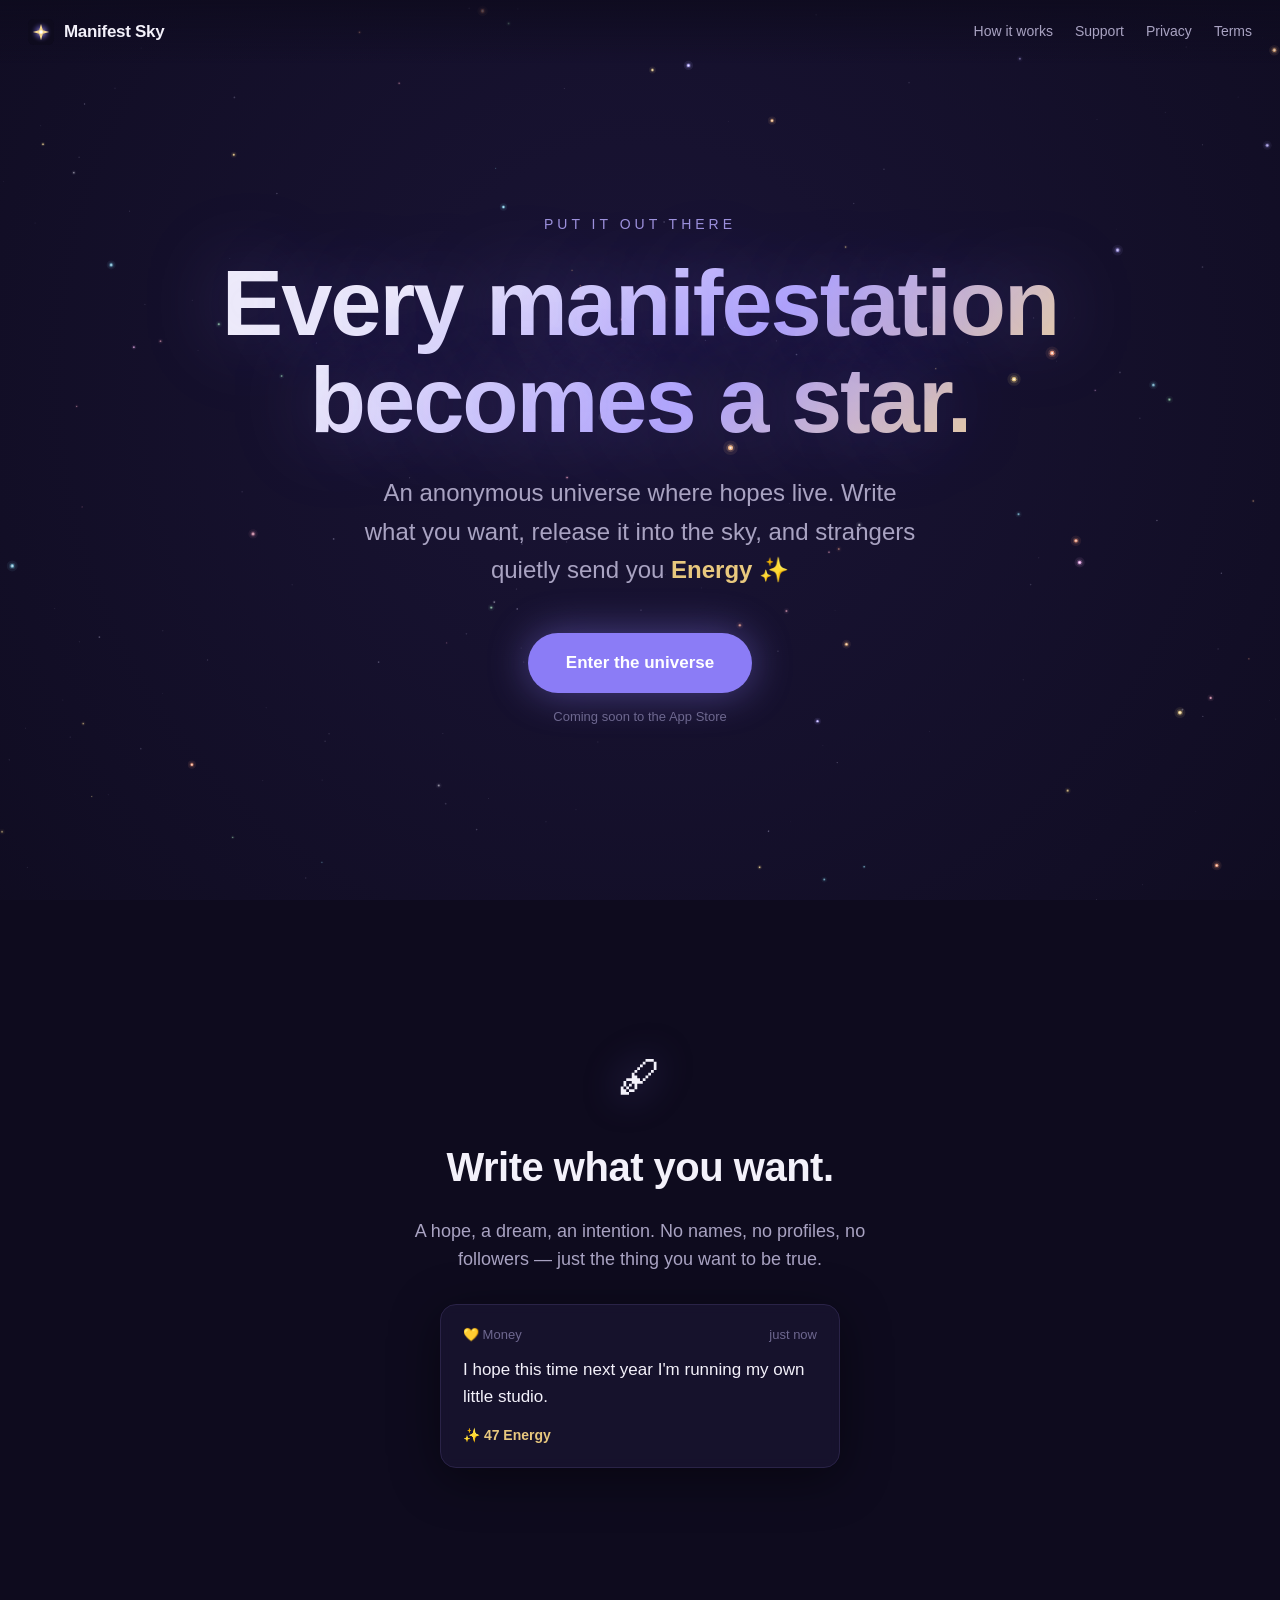
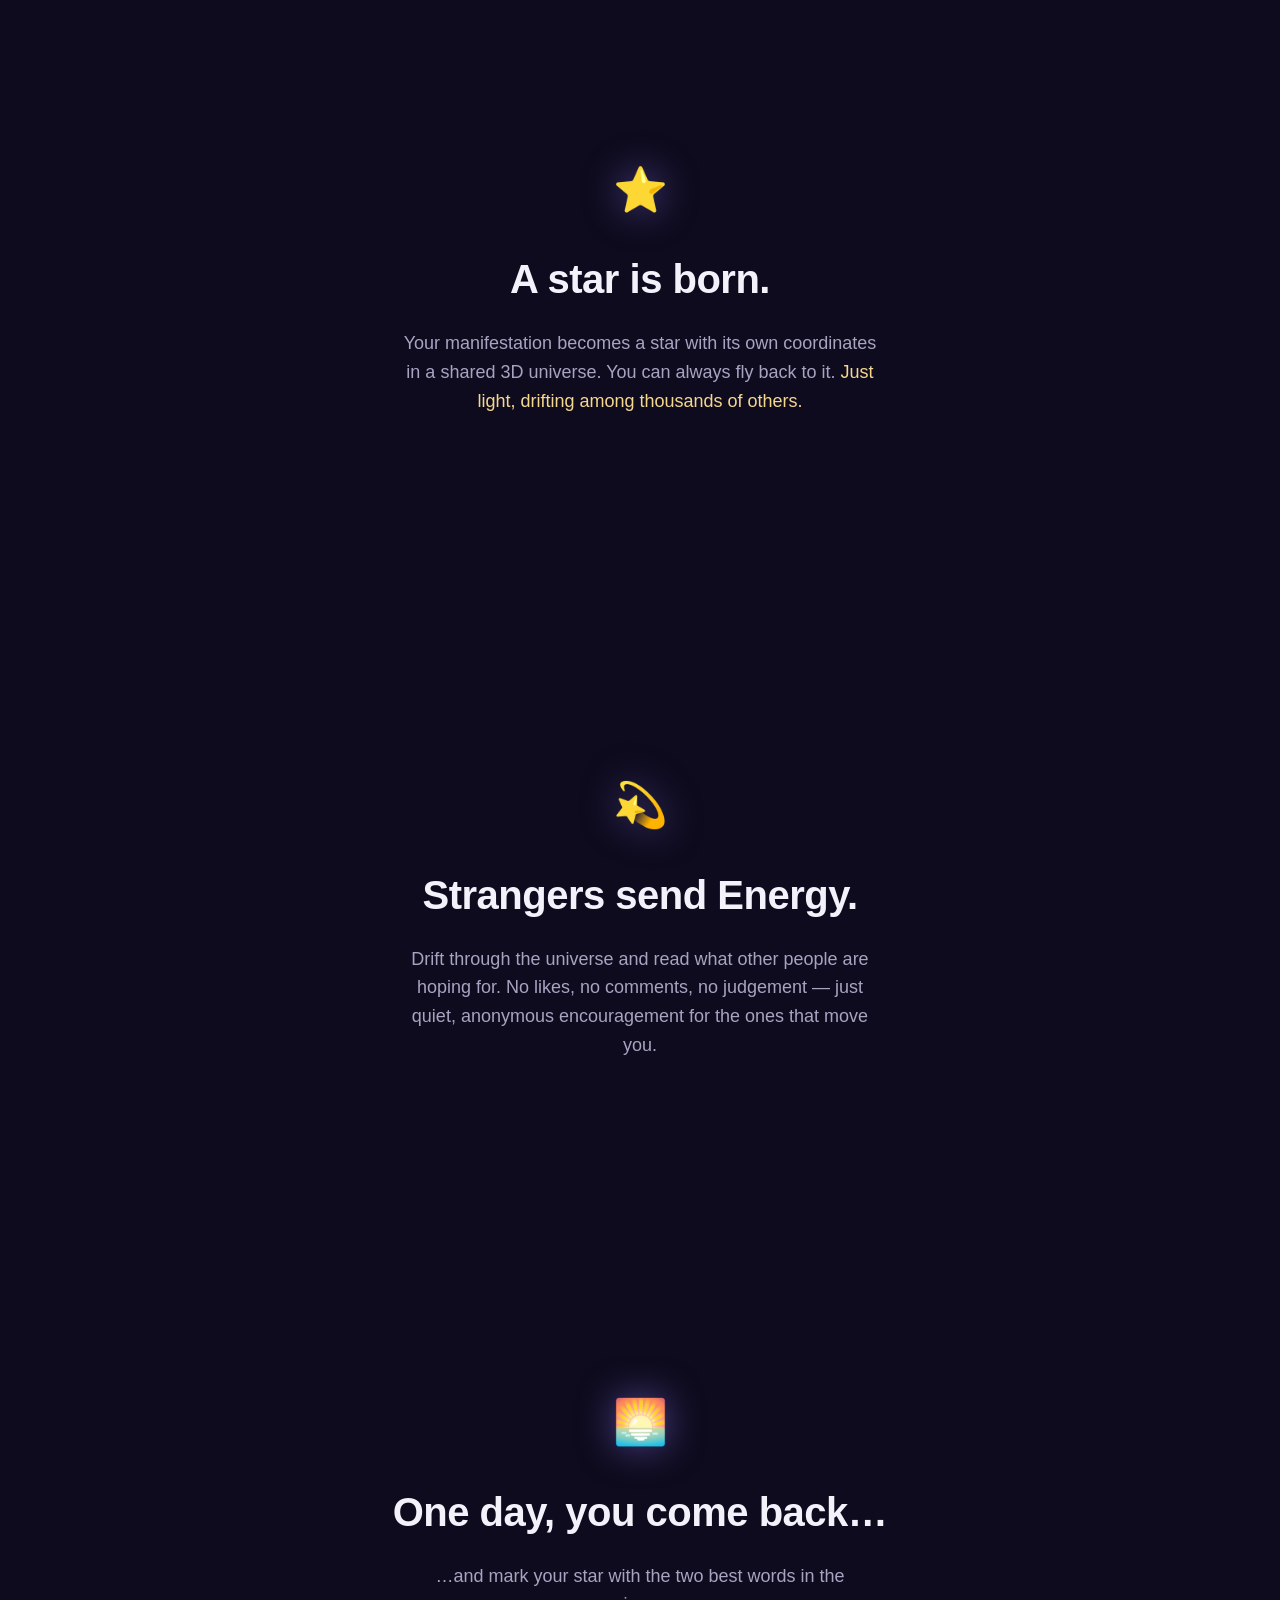
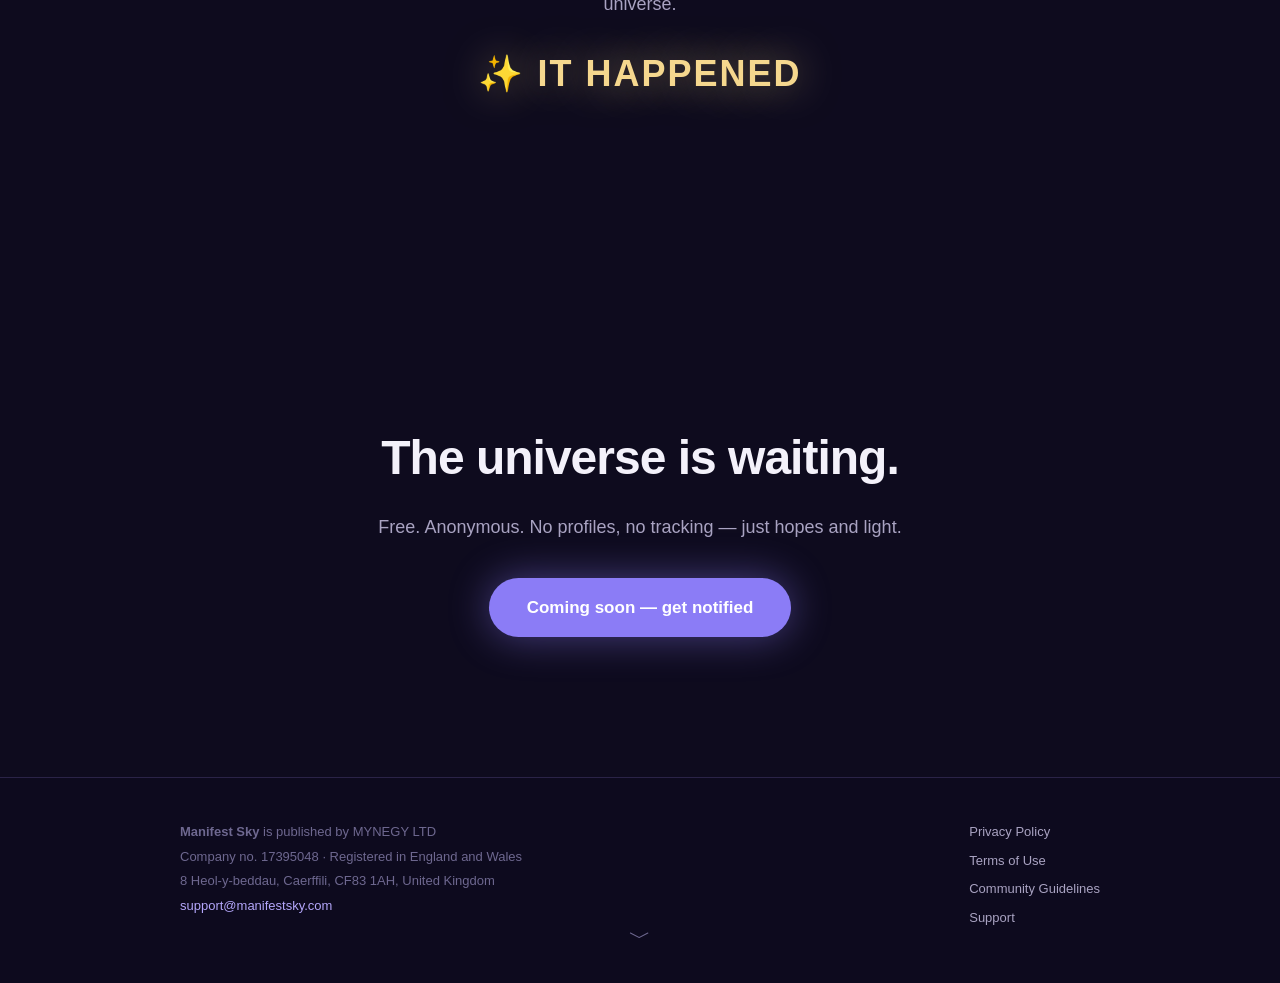
==== index.html @ 4a72ca34 "Manifest Sky website: landing, privacy, terms, guidelines, support" ====
<!DOCTYPE html>
<html lang="en">
<head>
  <meta charset="UTF-8">
  <meta name="viewport" content="width=device-width, initial-scale=1.0">
  <title>Manifest Sky — Every manifestation becomes a star</title>
  <meta name="description" content="Manifest Sky is an anonymous wishing wall. Write what you hope becomes real, release it into a shared universe as a star, and let strangers quietly send you Energy. One day you might come back and say: IT HAPPENED.">
  <meta property="og:title" content="Manifest Sky — Every manifestation becomes a star">
  <meta property="og:description" content="Write what you hope becomes real. Release it into the universe. Strangers quietly send you Energy. One day: IT HAPPENED.">
  <meta property="og:url" content="https://manifestsky.com">
  <meta property="og:type" content="website">
  <meta name="theme-color" content="#0E0B1E">
  <link rel="icon" type="image/svg+xml" href="favicon.svg">
  <link rel="canonical" href="https://manifestsky.com">
  <link rel="stylesheet" href="styles.css">
</head>
<body>
  <canvas id="sky" aria-hidden="true"></canvas>

  <nav class="nav">
    <a class="brand" href="/"><img src="favicon.svg" alt=""> Manifest Sky</a>
    <div class="links">
      <a href="#journey">How it works</a>
      <a href="support.html">Support</a>
      <a href="privacy.html">Privacy</a>
      <a href="terms.html">Terms</a>
    </div>
  </nav>

  <main class="content">
    <header class="hero">
      <p class="whisper">Put it out there</p>
      <h1>Every manifestation<br>becomes a star.</h1>
      <p class="tagline">An anonymous universe where hopes live. Write what you want, release it into the sky, and strangers quietly send you <strong>Energy ✨</strong></p>
      <div class="cta">
        <a class="btn-primary" href="#journey">Enter the universe</a>
        <span class="soon">Coming soon to the App&nbsp;Store</span>
      </div>
      <span class="scroll-hint" aria-hidden="true">﹀</span>
    </header>

    <section id="journey" class="journey">
      <div class="step">
        <div class="emoji">🖋</div>
        <h2>Write what you want.</h2>
        <p>A hope, a dream, an intention. No names, no profiles, no followers — just the thing you want to be true.</p>
        <div class="star-card" aria-hidden="true">
          <div class="meta"><span>💛 Money</span><span>just now</span></div>
          <p class="text">I hope this time next year I'm running my own little studio.</p>
          <p class="energy">✨ 47 Energy</p>
        </div>
      </div>

      <div class="step">
        <div class="emoji">⭐</div>
        <h2>A star is born.</h2>
        <p>Your manifestation becomes a star with its own coordinates in a shared 3D universe. You can always fly back to it. <span class="gold">Just light, drifting among thousands of others.</span></p>
      </div>

      <div class="step">
        <div class="emoji">💫</div>
        <h2>Strangers send Energy.</h2>
        <p>Drift through the universe and read what other people are hoping for. No likes, no comments, no judgement — just quiet, anonymous encouragement for the ones that move you.</p>
      </div>

      <div class="step">
        <div class="emoji">🌅</div>
        <h2>One day, you come back…</h2>
        <p>…and mark your star with the two best words in the universe.</p>
        <span class="it-happened">✨ IT HAPPENED</span>
      </div>
    </section>

    <section class="final-cta">
      <h2>The universe is waiting.</h2>
      <p>Free. Anonymous. No profiles, no tracking — just hopes and light.</p>
      <a class="btn-primary" href="support.html">Coming soon — get notified</a>
    </section>

    <footer>
      <div class="footer-inner">
        <div class="company">
          <p><strong>Manifest Sky</strong> is published by MYNEGY LTD</p>
          <p>Company no. 17395048 · Registered in England and Wales</p>
          <p>8 Heol-y-beddau, Caerffili, CF83 1AH, United Kingdom</p>
          <p><a href="mailto:support@manifestsky.com">support@manifestsky.com</a></p>
        </div>
        <div class="links">
          <a href="privacy.html">Privacy Policy</a>
          <a href="terms.html">Terms of Use</a>
          <a href="guidelines.html">Community Guidelines</a>
          <a href="support.html">Support</a>
        </div>
      </div>
    </footer>
  </main>

  <script src="sky.js"></script>
</body>
</html>
---- styles.css ----
/* Manifest Sky — mirrors the app's design system (constants/theme.ts) */

:root {
  --night: #0E0B1E;
  --night-sky: #1B1538;
  --card: #191430;
  --border: #2A2347;
  --violet: #8B7CF6;
  --violet-soft: #B4A7FB;
  --gold: #E8C87E;
  --gold-star: #F5D78E;
  --text: #F3F1FA;
  --text-secondary: #A9A3C2;
  --text-faint: #6E6890;
  --radius-sm: 10px;
  --radius-md: 16px;
  --radius-lg: 24px;
  --font: -apple-system, BlinkMacSystemFont, 'Segoe UI', Roboto, 'Helvetica Neue', Arial, sans-serif;
}

* { margin: 0; padding: 0; box-sizing: border-box; }

html { scroll-behavior: smooth; }

body {
  font-family: var(--font);
  background: var(--night);
  color: var(--text);
  line-height: 1.6;
  overflow-x: hidden;
  -webkit-font-smoothing: antialiased;
}

a { color: var(--violet-soft); text-decoration: none; }
a:hover { color: var(--text); }

/* ---------- Sky canvas ---------- */

#sky {
  position: fixed;
  inset: 0;
  z-index: 0;
  display: block;
}

.content { position: relative; z-index: 1; }

/* ---------- Nav ---------- */

.nav {
  position: fixed;
  top: 0; left: 0; right: 0;
  z-index: 10;
  display: flex;
  align-items: center;
  justify-content: space-between;
  padding: 18px 28px;
  background: linear-gradient(to bottom, rgba(14, 11, 30, 0.85), rgba(14, 11, 30, 0));
}

.nav .brand {
  display: flex;
  align-items: center;
  gap: 10px;
  font-weight: 700;
  font-size: 17px;
  letter-spacing: -0.3px;
  color: var(--text);
}

.nav .brand img { width: 26px; height: 26px; }

.nav .links { display: flex; gap: 22px; font-size: 14px; font-weight: 500; }
.nav .links a { color: var(--text-secondary); }
.nav .links a:hover { color: var(--text); }

/* ---------- Hero ---------- */

.hero {
  min-height: 100svh;
  display: flex;
  flex-direction: column;
  align-items: center;
  justify-content: center;
  text-align: center;
  padding: 120px 24px 80px;
}

.hero .whisper {
  font-size: 14px;
  font-weight: 500;
  letter-spacing: 4px;
  text-transform: uppercase;
  color: var(--violet-soft);
  opacity: 0.85;
  margin-bottom: 20px;
}

.hero h1 {
  font-size: clamp(44px, 9vw, 92px);
  font-weight: 700;
  letter-spacing: -2px;
  line-height: 1.05;
  background: linear-gradient(135deg, #F3F1FA 20%, var(--violet-soft) 60%, var(--gold-star));
  -webkit-background-clip: text;
  background-clip: text;
  -webkit-text-fill-color: transparent;
  text-shadow: 0 0 80px rgba(139, 124, 246, 0.35);
}

.hero .tagline {
  margin-top: 26px;
  font-size: clamp(18px, 2.6vw, 24px);
  color: var(--text-secondary);
  max-width: 560px;
  font-weight: 400;
}

.hero .tagline strong { color: var(--gold); font-weight: 600; }

.cta {
  margin-top: 44px;
  display: flex;
  flex-direction: column;
  align-items: center;
  gap: 14px;
}

.btn-primary {
  display: inline-block;
  padding: 16px 38px;
  border-radius: 999px;
  background: var(--violet);
  color: #fff;
  font-size: 17px;
  font-weight: 600;
  box-shadow: 0 0 40px rgba(139, 124, 246, 0.45);
  transition: transform 0.2s ease, box-shadow 0.2s ease;
}

.btn-primary:hover {
  transform: translateY(-2px);
  color: #fff;
  box-shadow: 0 0 60px rgba(139, 124, 246, 0.65);
}

.cta .soon { font-size: 13px; color: var(--text-faint); font-weight: 500; }

.scroll-hint {
  position: absolute;
  bottom: 28px;
  left: 50%;
  transform: translateX(-50%);
  color: var(--text-faint);
  font-size: 22px;
  animation: drift 2.6s ease-in-out infinite;
}

@keyframes drift {
  0%, 100% { transform: translate(-50%, 0); opacity: 0.5; }
  50% { transform: translate(-50%, 8px); opacity: 1; }
}

/* ---------- Journey sections ---------- */

.journey {
  max-width: 680px;
  margin: 0 auto;
  padding: 40px 24px;
}

.step {
  min-height: 70svh;
  display: flex;
  flex-direction: column;
  justify-content: center;
  text-align: center;
  padding: 60px 0;
  opacity: 0;
  transform: translateY(30px);
  transition: opacity 1s ease, transform 1s ease;
}

.step.visible { opacity: 1; transform: translateY(0); }

.step .emoji { font-size: 44px; margin-bottom: 22px; filter: drop-shadow(0 0 18px rgba(139, 124, 246, 0.5)); }

.step h2 {
  font-size: clamp(28px, 4.5vw, 40px);
  font-weight: 700;
  letter-spacing: -0.5px;
  margin-bottom: 18px;
}

.step p {
  font-size: 18px;
  color: var(--text-secondary);
  max-width: 480px;
  margin: 0 auto;
}

.step .gold { color: var(--gold-star); }

.step .it-happened {
  display: inline-block;
  margin-top: 26px;
  font-size: clamp(26px, 4vw, 36px);
  font-weight: 700;
  letter-spacing: 2px;
  color: var(--gold-star);
  text-shadow: 0 0 40px rgba(245, 215, 142, 0.6);
}

/* Example manifestation card — same shape as the in-app StarCard */
.star-card {
  margin: 30px auto 0;
  max-width: 400px;
  text-align: left;
  background: rgba(25, 20, 48, 0.82);
  border: 1px solid var(--border);
  border-radius: var(--radius-md);
  padding: 20px 22px;
  backdrop-filter: blur(6px);
  box-shadow: 0 10px 50px rgba(0, 0, 0, 0.45);
}

.star-card .meta {
  display: flex;
  justify-content: space-between;
  font-size: 13px;
  font-weight: 500;
  color: var(--text-faint);
  margin-bottom: 10px;
}

.star-card .text { font-size: 17px; color: var(--text); }

.star-card .energy {
  margin-top: 14px;
  font-size: 14px;
  font-weight: 600;
  color: var(--gold);
}

/* ---------- Final CTA ---------- */

.final-cta {
  text-align: center;
  padding: 120px 24px 140px;
}

.final-cta h2 {
  font-size: clamp(30px, 5vw, 48px);
  font-weight: 700;
  letter-spacing: -1px;
  margin-bottom: 16px;
}

.final-cta p { color: var(--text-secondary); font-size: 18px; margin-bottom: 36px; }

/* ---------- Footer ---------- */

footer {
  border-top: 1px solid var(--border);
  background: rgba(14, 11, 30, 0.9);
  padding: 44px 28px 54px;
  font-size: 13px;
  color: var(--text-faint);
}

.footer-inner {
  max-width: 920px;
  margin: 0 auto;
  display: flex;
  flex-wrap: wrap;
  gap: 32px;
  justify-content: space-between;
}

footer .links { display: flex; flex-direction: column; gap: 8px; }
footer .links a { color: var(--text-secondary); font-size: 13px; }
footer .company p { margin-bottom: 4px; }

/* ---------- Document pages (privacy / terms / guidelines / support) ---------- */

.doc {
  max-width: 720px;
  margin: 0 auto;
  padding: 140px 24px 100px;
}

.doc h1 {
  font-size: 34px;
  font-weight: 700;
  letter-spacing: -0.5px;
  margin-bottom: 8px;
}

.doc .updated { color: var(--text-faint); font-size: 14px; margin-bottom: 36px; }

.doc h2 {
  font-size: 20px;
  font-weight: 600;
  margin: 36px 0 12px;
  color: var(--text);
}

.doc p, .doc li { color: var(--text-secondary); font-size: 16px; margin-bottom: 12px; }
.doc ul { padding-left: 22px; margin-bottom: 16px; }
.doc .card {
  background: var(--card);
  border: 1px solid var(--border);
  border-radius: var(--radius-md);
  padding: 20px 24px;
  margin: 20px 0;
}
.doc .card p { margin-bottom: 6px; }

@media (max-width: 640px) {
  .nav .links { gap: 14px; font-size: 13px; }
  .nav .links a:nth-child(n+4) { display: none; }
}

@media (prefers-reduced-motion: reduce) {
  html { scroll-behavior: auto; }
  .step { opacity: 1; transform: none; transition: none; }
  .scroll-hint { animation: none; }
}
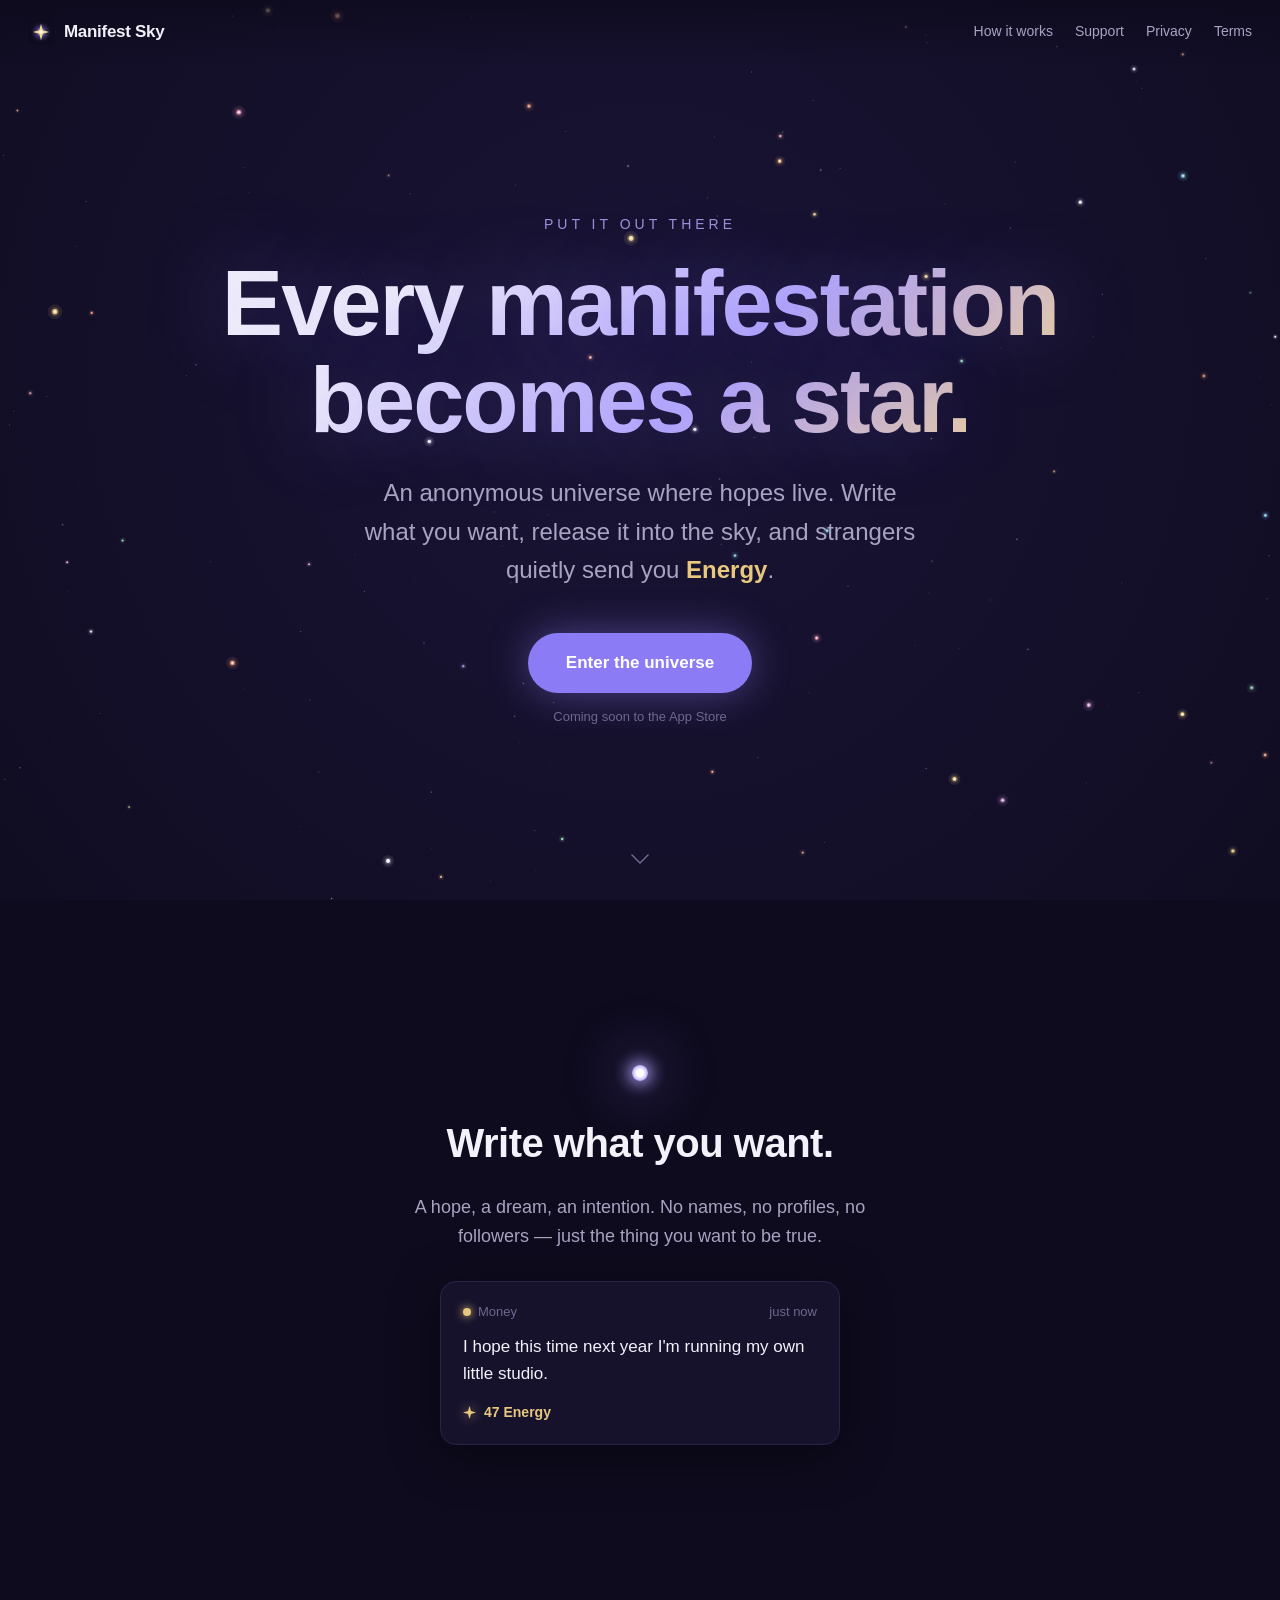
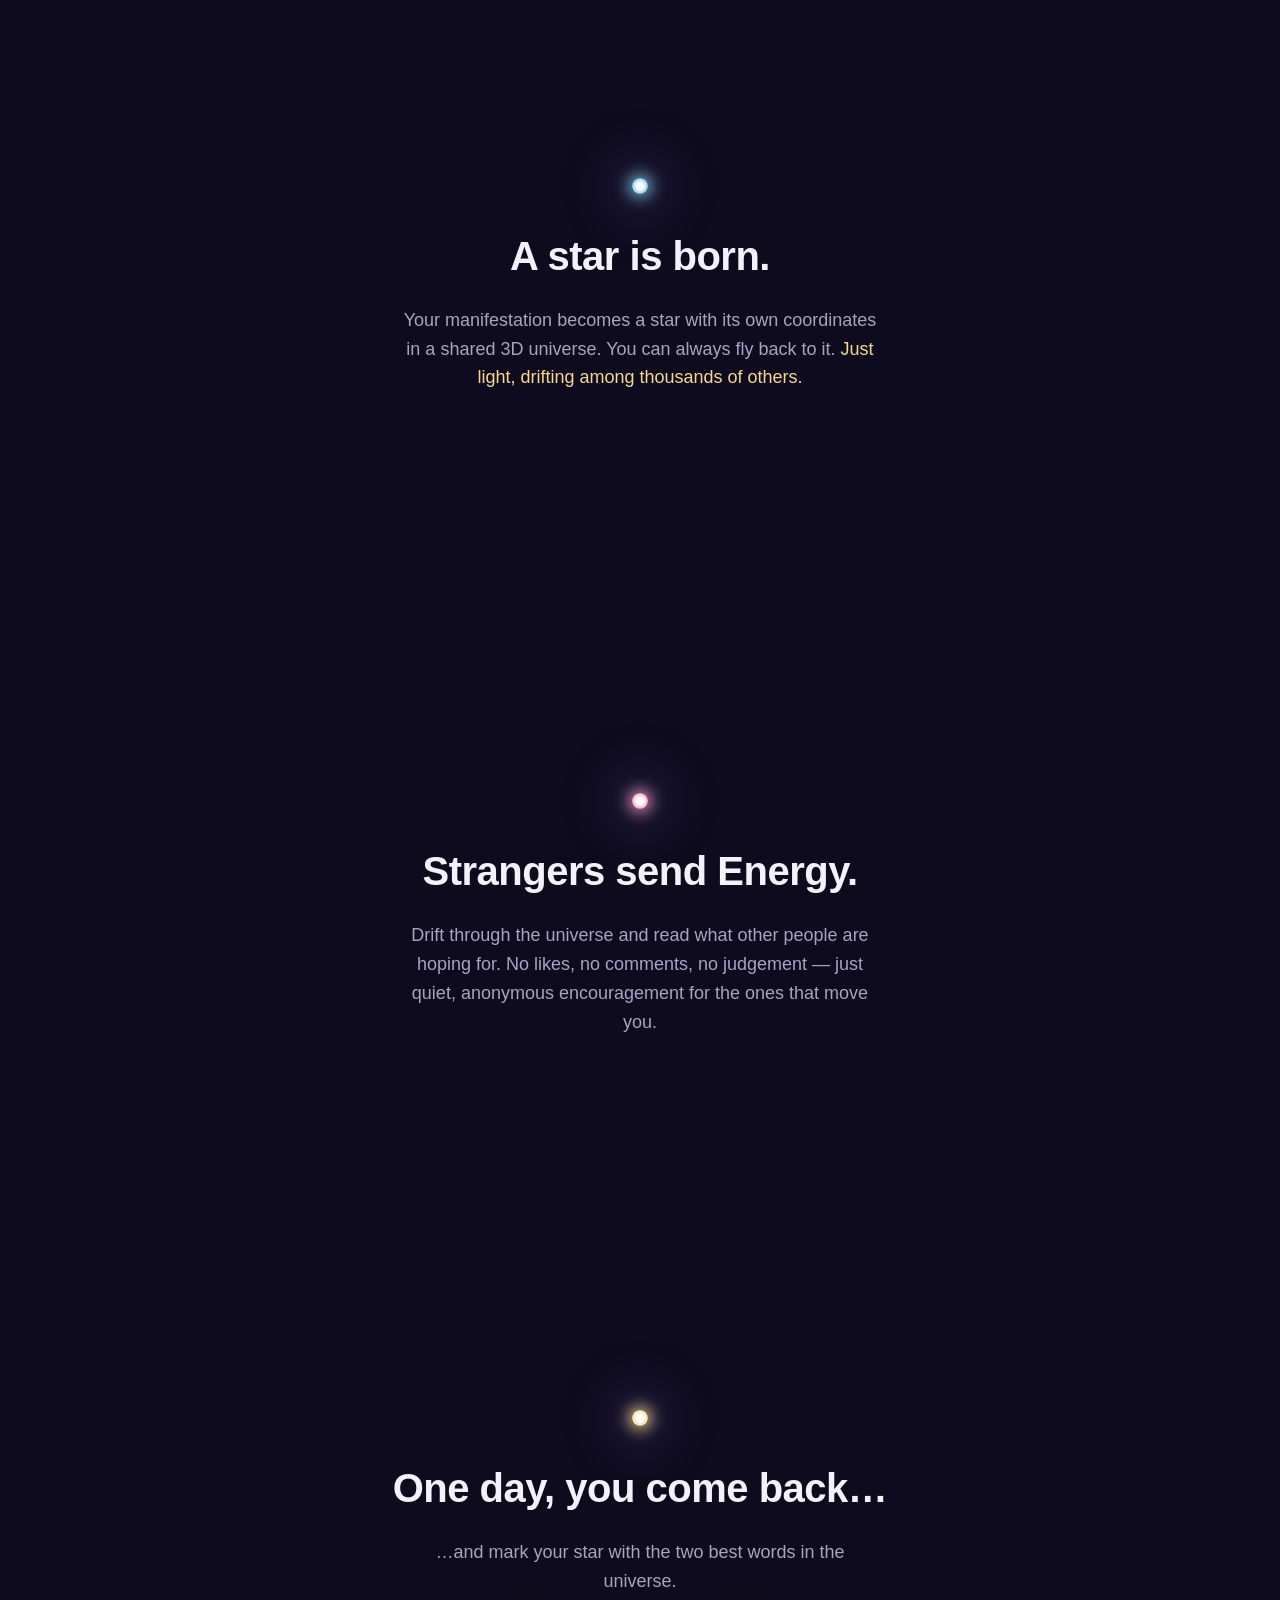
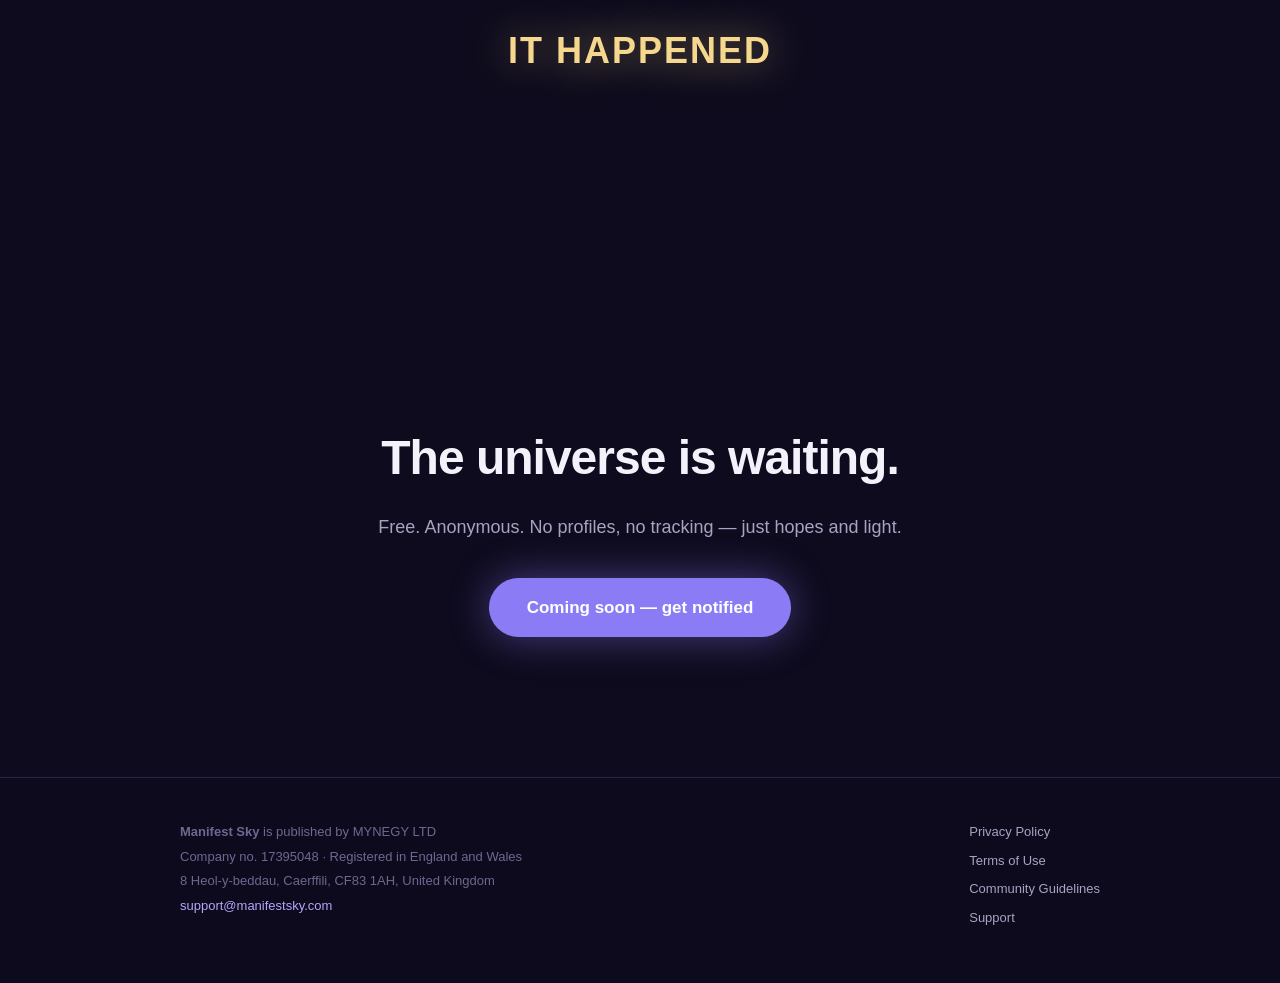
==== commit 57df9b26: "Replace emojis with rendered star orbs and SVG glyphs" ====
--- a/index.html
+++ b/index.html
@@ -31,43 +31,43 @@
     <header class="hero">
       <p class="whisper">Put it out there</p>
       <h1>Every manifestation<br>becomes a star.</h1>
-      <p class="tagline">An anonymous universe where hopes live. Write what you want, release it into the sky, and strangers quietly send you <strong>Energy ✨</strong></p>
+      <p class="tagline">An anonymous universe where hopes live. Write what you want, release it into the sky, and strangers quietly send you <strong>Energy</strong>.</p>
       <div class="cta">
         <a class="btn-primary" href="#journey">Enter the universe</a>
         <span class="soon">Coming soon to the App&nbsp;Store</span>
       </div>
-      <span class="scroll-hint" aria-hidden="true">﹀</span>
+      <span class="scroll-hint" aria-hidden="true"><svg width="18" height="10" viewBox="0 0 18 10" fill="none"><path d="M1 1l8 8 8-8" stroke="currentColor" stroke-width="1.5" stroke-linecap="round" stroke-linejoin="round"/></svg></span>
     </header>
 
     <section id="journey" class="journey">
       <div class="step">
-        <div class="emoji">🖋</div>
+        <div class="orb" style="color:#B4A7FB" aria-hidden="true"></div>
         <h2>Write what you want.</h2>
         <p>A hope, a dream, an intention. No names, no profiles, no followers — just the thing you want to be true.</p>
         <div class="star-card" aria-hidden="true">
-          <div class="meta"><span>💛 Money</span><span>just now</span></div>
+          <div class="meta"><span><i class="cat-dot"></i>Money</span><span>just now</span></div>
           <p class="text">I hope this time next year I'm running my own little studio.</p>
-          <p class="energy">✨ 47 Energy</p>
+          <p class="energy"><svg class="spark" viewBox="0 0 16 16" aria-hidden="true"><path d="M8 0l1.8 6.2L16 8l-6.2 1.8L8 16l-1.8-6.2L0 8l6.2-1.8z"/></svg>47 Energy</p>
         </div>
       </div>
 
       <div class="step">
-        <div class="emoji">⭐</div>
+        <div class="orb" style="color:#7EC8E3" aria-hidden="true"></div>
         <h2>A star is born.</h2>
         <p>Your manifestation becomes a star with its own coordinates in a shared 3D universe. You can always fly back to it. <span class="gold">Just light, drifting among thousands of others.</span></p>
       </div>
 
       <div class="step">
-        <div class="emoji">💫</div>
+        <div class="orb" style="color:#F2A0BC" aria-hidden="true"></div>
         <h2>Strangers send Energy.</h2>
         <p>Drift through the universe and read what other people are hoping for. No likes, no comments, no judgement — just quiet, anonymous encouragement for the ones that move you.</p>
       </div>
 
       <div class="step">
-        <div class="emoji">🌅</div>
+        <div class="orb" style="color:#F5D78E" aria-hidden="true"></div>
         <h2>One day, you come back…</h2>
         <p>…and mark your star with the two best words in the universe.</p>
-        <span class="it-happened">✨ IT HAPPENED</span>
+        <span class="it-happened">IT HAPPENED</span>
       </div>
     </section>
 
--- a/styles.css
+++ b/styles.css
@@ -77,6 +77,7 @@
 /* ---------- Hero ---------- */
 
 .hero {
+  position: relative;
   min-height: 100svh;
   display: flex;
   flex-direction: column;
@@ -152,7 +153,6 @@
   left: 50%;
   transform: translateX(-50%);
   color: var(--text-faint);
-  font-size: 22px;
   animation: drift 2.6s ease-in-out infinite;
 }
 
@@ -183,7 +183,15 @@
 
 .step.visible { opacity: 1; transform: translateY(0); }
 
-.step .emoji { font-size: 44px; margin-bottom: 22px; filter: drop-shadow(0 0 18px rgba(139, 124, 246, 0.5)); }
+/* Step markers rendered like in-app stars: white spark core, coloured halo */
+.step .orb {
+  width: 16px;
+  height: 16px;
+  border-radius: 50%;
+  margin: 0 auto 30px;
+  background: radial-gradient(circle, #FFFFFF 0%, #FFFFFF 30%, currentColor 72%);
+  box-shadow: 0 0 16px 3px currentColor, 0 0 56px 18px rgba(139, 124, 246, 0.22);
+}
 
 .step h2 {
   font-size: clamp(28px, 4.5vw, 40px);
@@ -233,13 +241,33 @@
   margin-bottom: 10px;
 }
 
+.star-card .meta span { display: inline-flex; align-items: center; gap: 7px; }
+
+.cat-dot {
+  width: 8px;
+  height: 8px;
+  border-radius: 50%;
+  background: var(--gold);
+  box-shadow: 0 0 8px 1px rgba(232, 200, 126, 0.8);
+}
+
 .star-card .text { font-size: 17px; color: var(--text); }
 
 .star-card .energy {
   margin-top: 14px;
+  display: flex;
+  align-items: center;
+  gap: 8px;
   font-size: 14px;
   font-weight: 600;
   color: var(--gold);
+}
+
+.star-card .energy .spark {
+  width: 13px;
+  height: 13px;
+  fill: var(--gold);
+  filter: drop-shadow(0 0 6px rgba(232, 200, 126, 0.8));
 }
 
 /* ---------- Final CTA ---------- */
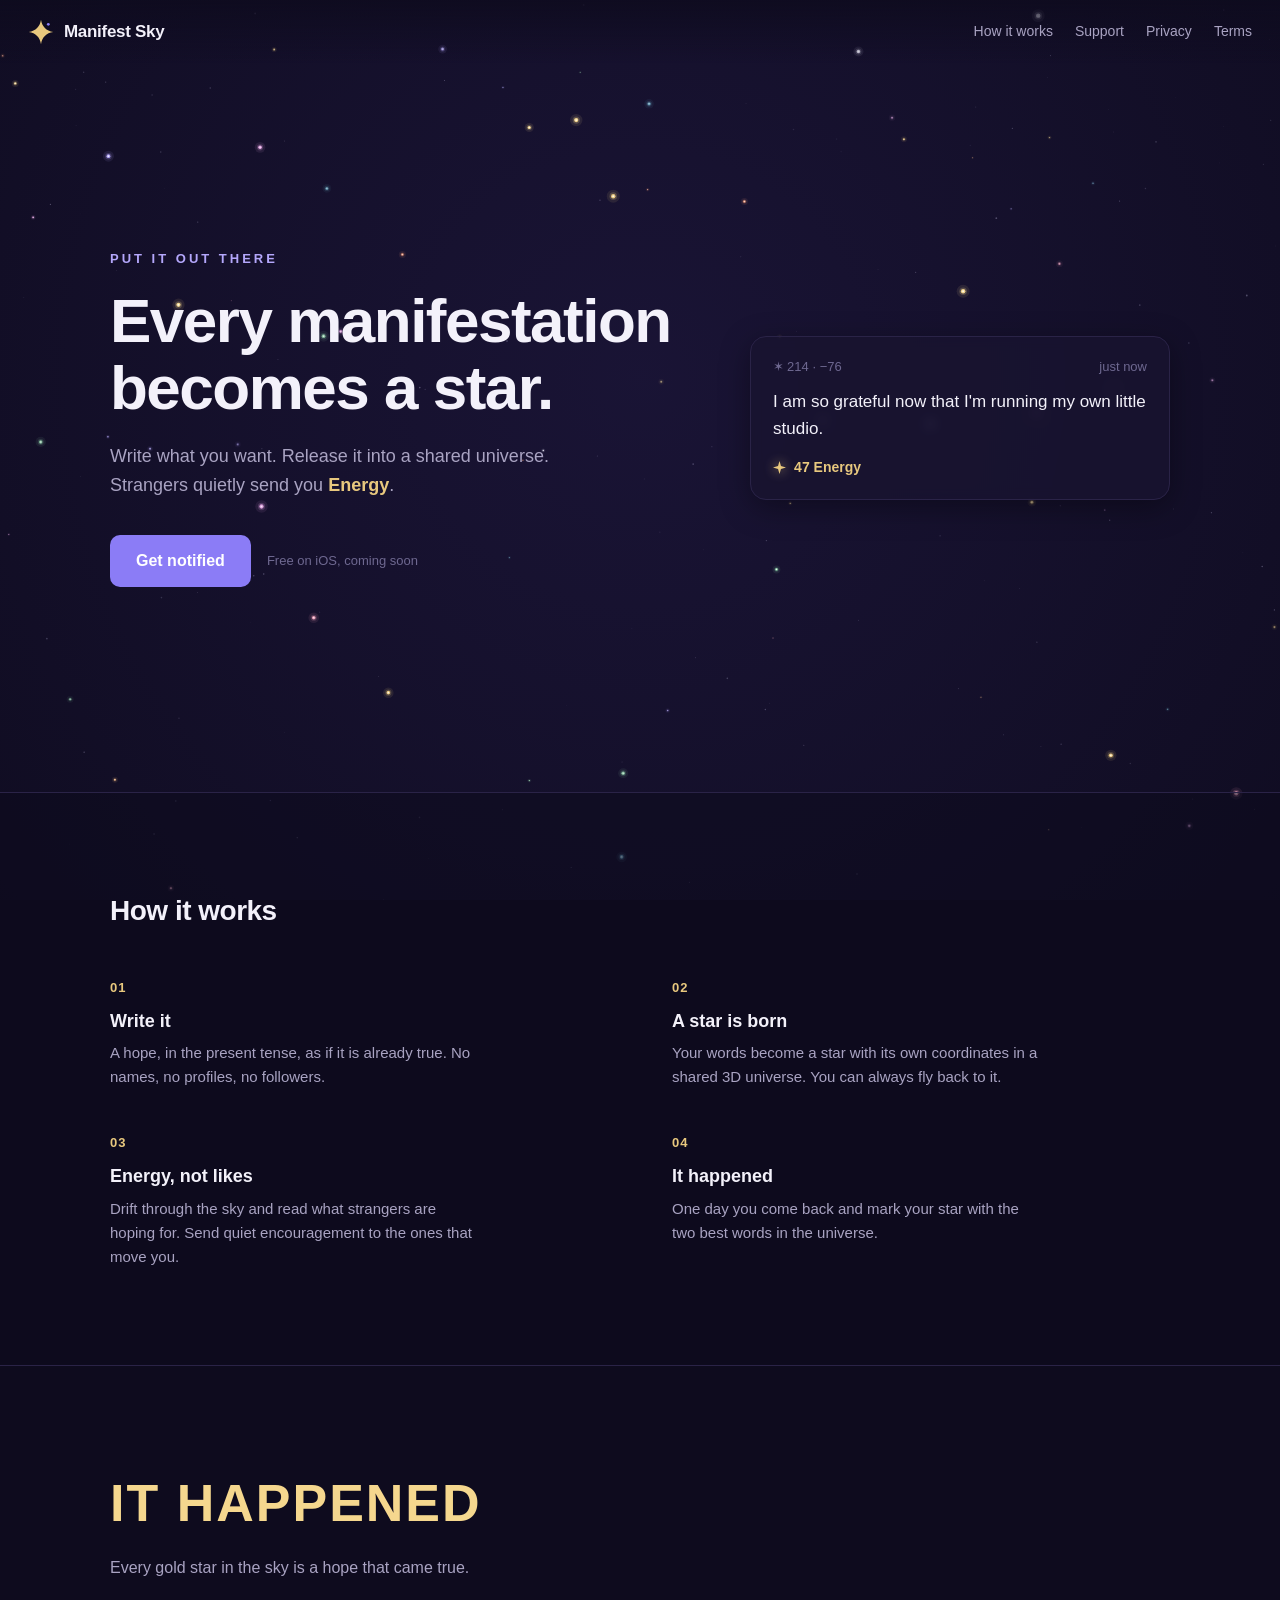
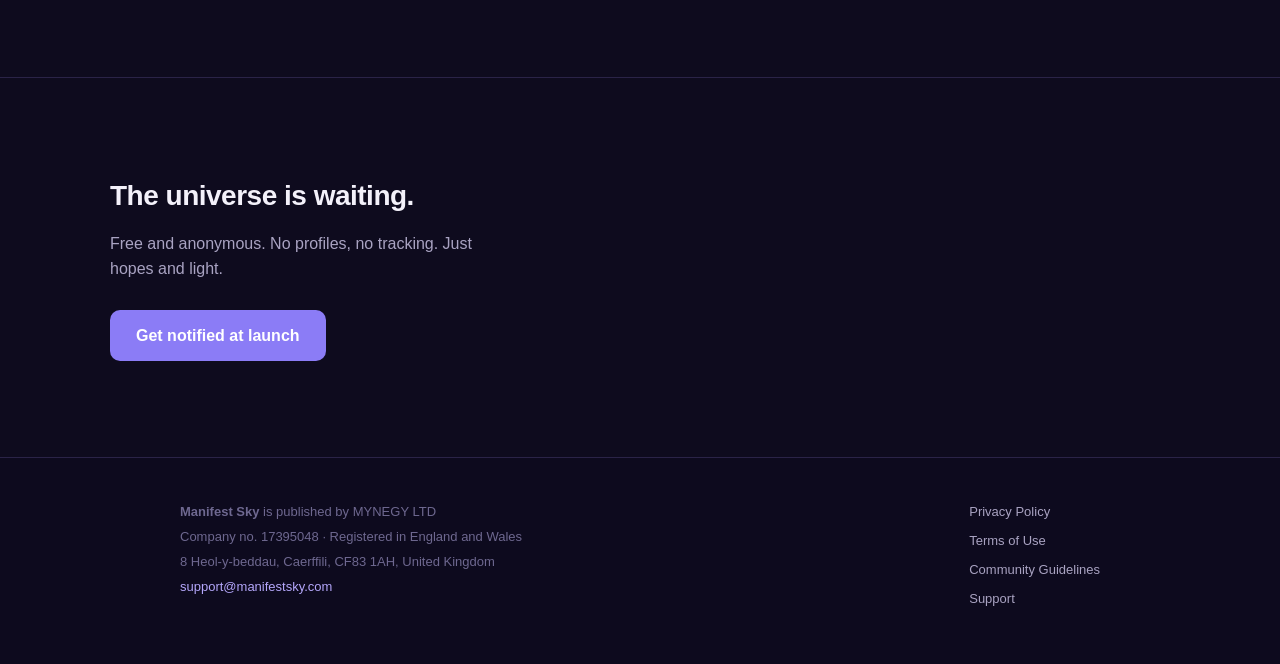
==== commit de5e48c2: "Redesign: left-aligned layout, new logo, tighter copy, remove scroll animations" ====
--- a/index.html
+++ b/index.html
@@ -3,10 +3,10 @@
 <head>
   <meta charset="UTF-8">
   <meta name="viewport" content="width=device-width, initial-scale=1.0">
-  <title>Manifest Sky — Every manifestation becomes a star</title>
-  <meta name="description" content="Manifest Sky is an anonymous wishing wall. Write what you hope becomes real, release it into a shared universe as a star, and let strangers quietly send you Energy. One day you might come back and say: IT HAPPENED.">
-  <meta property="og:title" content="Manifest Sky — Every manifestation becomes a star">
-  <meta property="og:description" content="Write what you hope becomes real. Release it into the universe. Strangers quietly send you Energy. One day: IT HAPPENED.">
+  <title>Manifest Sky · Every manifestation becomes a star</title>
+  <meta name="description" content="Manifest Sky is an anonymous wishing wall. Write what you hope becomes real, release it into a shared universe as a star, and let strangers quietly send you Energy.">
+  <meta property="og:title" content="Manifest Sky · Every manifestation becomes a star">
+  <meta property="og:description" content="Write what you want. Release it into a shared universe. Strangers quietly send you Energy.">
   <meta property="og:url" content="https://manifestsky.com">
   <meta property="og:type" content="website">
   <meta name="theme-color" content="#0E0B1E">
@@ -18,9 +18,9 @@
   <canvas id="sky" aria-hidden="true"></canvas>
 
   <nav class="nav">
-    <a class="brand" href="/"><img src="favicon.svg" alt=""> Manifest Sky</a>
+    <a class="brand" href="/"><img src="logo.svg" alt=""> Manifest Sky</a>
     <div class="links">
-      <a href="#journey">How it works</a>
+      <a href="#how">How it works</a>
       <a href="support.html">Support</a>
       <a href="privacy.html">Privacy</a>
       <a href="terms.html">Terms</a>
@@ -29,52 +29,65 @@
 
   <main class="content">
     <header class="hero">
-      <p class="whisper">Put it out there</p>
-      <h1>Every manifestation<br>becomes a star.</h1>
-      <p class="tagline">An anonymous universe where hopes live. Write what you want, release it into the sky, and strangers quietly send you <strong>Energy</strong>.</p>
-      <div class="cta">
-        <a class="btn-primary" href="#journey">Enter the universe</a>
-        <span class="soon">Coming soon to the App&nbsp;Store</span>
-      </div>
-      <span class="scroll-hint" aria-hidden="true"><svg width="18" height="10" viewBox="0 0 18 10" fill="none"><path d="M1 1l8 8 8-8" stroke="currentColor" stroke-width="1.5" stroke-linecap="round" stroke-linejoin="round"/></svg></span>
-    </header>
-
-    <section id="journey" class="journey">
-      <div class="step">
-        <div class="orb" style="color:#B4A7FB" aria-hidden="true"></div>
-        <h2>Write what you want.</h2>
-        <p>A hope, a dream, an intention. No names, no profiles, no followers — just the thing you want to be true.</p>
+      <div class="container hero-grid">
+        <div>
+          <p class="eyebrow">Put it out there</p>
+          <h1>Every manifestation becomes a star.</h1>
+          <p class="tagline">Write what you want. Release it into a shared universe. Strangers quietly send you <strong>Energy</strong>.</p>
+          <div class="cta">
+            <a class="btn-primary" href="support.html">Get notified</a>
+            <span class="soon">Free on iOS, coming soon</span>
+          </div>
+        </div>
         <div class="star-card" aria-hidden="true">
-          <div class="meta"><span><i class="cat-dot"></i>Money</span><span>just now</span></div>
-          <p class="text">I hope this time next year I'm running my own little studio.</p>
+          <div class="meta"><span>&#10038; 214 &middot; &minus;76</span><span>just now</span></div>
+          <p class="text">I am so grateful now that I'm running my own little studio.</p>
           <p class="energy"><svg class="spark" viewBox="0 0 16 16" aria-hidden="true"><path d="M8 0l1.8 6.2L16 8l-6.2 1.8L8 16l-1.8-6.2L0 8l6.2-1.8z"/></svg>47 Energy</p>
         </div>
       </div>
+    </header>
 
-      <div class="step">
-        <div class="orb" style="color:#7EC8E3" aria-hidden="true"></div>
-        <h2>A star is born.</h2>
-        <p>Your manifestation becomes a star with its own coordinates in a shared 3D universe. You can always fly back to it. <span class="gold">Just light, drifting among thousands of others.</span></p>
+    <section id="how" class="how">
+      <div class="container">
+        <h2>How it works</h2>
+        <div class="how-grid">
+          <div class="how-item">
+            <p class="num">01</p>
+            <h3>Write it</h3>
+            <p>A hope, in the present tense, as if it is already true. No names, no profiles, no followers.</p>
+          </div>
+          <div class="how-item">
+            <p class="num">02</p>
+            <h3>A star is born</h3>
+            <p>Your words become a star with its own coordinates in a shared 3D universe. You can always fly back to it.</p>
+          </div>
+          <div class="how-item">
+            <p class="num">03</p>
+            <h3>Energy, not likes</h3>
+            <p>Drift through the sky and read what strangers are hoping for. Send quiet encouragement to the ones that move you.</p>
+          </div>
+          <div class="how-item">
+            <p class="num">04</p>
+            <h3>It happened</h3>
+            <p>One day you come back and mark your star with the two best words in the universe.</p>
+          </div>
+        </div>
       </div>
+    </section>
 
-      <div class="step">
-        <div class="orb" style="color:#F2A0BC" aria-hidden="true"></div>
-        <h2>Strangers send Energy.</h2>
-        <p>Drift through the universe and read what other people are hoping for. No likes, no comments, no judgement — just quiet, anonymous encouragement for the ones that move you.</p>
-      </div>
-
-      <div class="step">
-        <div class="orb" style="color:#F5D78E" aria-hidden="true"></div>
-        <h2>One day, you come back…</h2>
-        <p>…and mark your star with the two best words in the universe.</p>
-        <span class="it-happened">IT HAPPENED</span>
+    <section class="happened">
+      <div class="container">
+        <p class="big">IT HAPPENED</p>
+        <p>Every gold star in the sky is a hope that came true.</p>
       </div>
     </section>
 
     <section class="final-cta">
-      <h2>The universe is waiting.</h2>
-      <p>Free. Anonymous. No profiles, no tracking — just hopes and light.</p>
-      <a class="btn-primary" href="support.html">Coming soon — get notified</a>
+      <div class="container">
+        <h2>The universe is waiting.</h2>
+        <p>Free and anonymous. No profiles, no tracking. Just hopes and light.</p>
+        <a class="btn-primary" href="support.html">Get notified at launch</a>
+      </div>
     </section>
 
     <footer>
--- a/styles.css
+++ b/styles.css
@@ -1,4 +1,4 @@
-/* Manifest Sky — mirrors the app's design system (constants/theme.ts) */
+/* Manifest Sky - mirrors the app's design system (constants/theme.ts) */
 
 :root {
   --night: #0E0B1E;
@@ -31,8 +31,10 @@
   -webkit-font-smoothing: antialiased;
 }
 
-a { color: var(--violet-soft); text-decoration: none; }
+a { color: var(--violet-soft); text-decoration: none; transition: color 120ms ease; }
 a:hover { color: var(--text); }
+
+.container { width: min(1060px, calc(100% - 48px)); margin: 0 auto; }
 
 /* ---------- Sky canvas ---------- */
 
@@ -78,158 +80,132 @@
 
 .hero {
   position: relative;
-  min-height: 100svh;
-  display: flex;
-  flex-direction: column;
-  align-items: center;
-  justify-content: center;
-  text-align: center;
-  padding: 120px 24px 80px;
-}
-
-.hero .whisper {
-  font-size: 14px;
-  font-weight: 500;
-  letter-spacing: 4px;
+  min-height: 88svh;
+  display: flex;
+  align-items: center;
+  padding: 140px 0 96px;
+}
+
+.hero-grid {
+  display: grid;
+  grid-template-columns: 1.15fr 0.85fr;
+  gap: 72px;
+  align-items: center;
+}
+
+.eyebrow {
+  font-size: 13px;
+  font-weight: 600;
+  letter-spacing: 3px;
   text-transform: uppercase;
   color: var(--violet-soft);
-  opacity: 0.85;
-  margin-bottom: 20px;
+  margin-bottom: 18px;
 }
 
 .hero h1 {
-  font-size: clamp(44px, 9vw, 92px);
-  font-weight: 700;
-  letter-spacing: -2px;
-  line-height: 1.05;
-  background: linear-gradient(135deg, #F3F1FA 20%, var(--violet-soft) 60%, var(--gold-star));
-  -webkit-background-clip: text;
-  background-clip: text;
-  -webkit-text-fill-color: transparent;
-  text-shadow: 0 0 80px rgba(139, 124, 246, 0.35);
+  font-size: clamp(38px, 5.5vw, 62px);
+  font-weight: 700;
+  letter-spacing: -1.5px;
+  line-height: 1.08;
+  color: var(--text);
 }
 
 .hero .tagline {
-  margin-top: 26px;
-  font-size: clamp(18px, 2.6vw, 24px);
+  margin-top: 20px;
+  font-size: 18px;
   color: var(--text-secondary);
-  max-width: 560px;
-  font-weight: 400;
+  max-width: 44ch;
 }
 
 .hero .tagline strong { color: var(--gold); font-weight: 600; }
 
 .cta {
-  margin-top: 44px;
-  display: flex;
-  flex-direction: column;
-  align-items: center;
-  gap: 14px;
+  margin-top: 36px;
+  display: flex;
+  align-items: center;
+  gap: 16px;
 }
 
 .btn-primary {
   display: inline-block;
-  padding: 16px 38px;
-  border-radius: 999px;
+  padding: 13px 26px;
+  border-radius: var(--radius-sm);
   background: var(--violet);
   color: #fff;
-  font-size: 17px;
-  font-weight: 600;
-  box-shadow: 0 0 40px rgba(139, 124, 246, 0.45);
-  transition: transform 0.2s ease, box-shadow 0.2s ease;
+  font-size: 16px;
+  font-weight: 600;
+  transition: background 120ms ease;
 }
 
 .btn-primary:hover {
-  transform: translateY(-2px);
+  background: #7A6AE8;
   color: #fff;
-  box-shadow: 0 0 60px rgba(139, 124, 246, 0.65);
 }
 
 .cta .soon { font-size: 13px; color: var(--text-faint); font-weight: 500; }
 
-.scroll-hint {
-  position: absolute;
-  bottom: 28px;
-  left: 50%;
-  transform: translateX(-50%);
-  color: var(--text-faint);
-  animation: drift 2.6s ease-in-out infinite;
-}
-
-@keyframes drift {
-  0%, 100% { transform: translate(-50%, 0); opacity: 0.5; }
-  50% { transform: translate(-50%, 8px); opacity: 1; }
-}
-
-/* ---------- Journey sections ---------- */
-
-.journey {
-  max-width: 680px;
-  margin: 0 auto;
-  padding: 40px 24px;
-}
-
-.step {
-  min-height: 70svh;
-  display: flex;
-  flex-direction: column;
-  justify-content: center;
-  text-align: center;
-  padding: 60px 0;
-  opacity: 0;
-  transform: translateY(30px);
-  transition: opacity 1s ease, transform 1s ease;
-}
-
-.step.visible { opacity: 1; transform: translateY(0); }
-
-/* Step markers rendered like in-app stars: white spark core, coloured halo */
-.step .orb {
-  width: 16px;
-  height: 16px;
-  border-radius: 50%;
-  margin: 0 auto 30px;
-  background: radial-gradient(circle, #FFFFFF 0%, #FFFFFF 30%, currentColor 72%);
-  box-shadow: 0 0 16px 3px currentColor, 0 0 56px 18px rgba(139, 124, 246, 0.22);
-}
-
-.step h2 {
-  font-size: clamp(28px, 4.5vw, 40px);
+/* ---------- How it works ---------- */
+
+.how {
+  padding: 96px 0;
+  border-top: 1px solid var(--border);
+  background: rgba(14, 11, 30, 0.55);
+}
+
+.how h2 {
+  font-size: 28px;
   font-weight: 700;
   letter-spacing: -0.5px;
-  margin-bottom: 18px;
-}
-
-.step p {
+  margin-bottom: 44px;
+}
+
+.how-grid {
+  display: grid;
+  grid-template-columns: repeat(2, 1fr);
+  gap: 44px 64px;
+}
+
+.how-item .num {
+  font-size: 13px;
+  font-weight: 600;
+  letter-spacing: 1px;
+  color: var(--gold);
+  margin-bottom: 8px;
+}
+
+.how-item h3 {
   font-size: 18px;
-  color: var(--text-secondary);
-  max-width: 480px;
-  margin: 0 auto;
-}
-
-.step .gold { color: var(--gold-star); }
-
-.step .it-happened {
-  display: inline-block;
-  margin-top: 26px;
-  font-size: clamp(26px, 4vw, 36px);
+  font-weight: 600;
+  margin-bottom: 6px;
+}
+
+.how-item p { font-size: 15px; color: var(--text-secondary); max-width: 44ch; }
+.how-item .num + h3 + p { margin-bottom: 0; }
+
+/* ---------- It happened ---------- */
+
+.happened {
+  padding: 96px 0;
+  border-top: 1px solid var(--border);
+}
+
+.happened .big {
+  font-size: clamp(32px, 5vw, 52px);
   font-weight: 700;
   letter-spacing: 2px;
   color: var(--gold-star);
-  text-shadow: 0 0 40px rgba(245, 215, 142, 0.6);
-}
-
-/* Example manifestation card — same shape as the in-app StarCard */
+}
+
+.happened p:not(.big) { margin-top: 10px; font-size: 16px; color: var(--text-secondary); }
+
+/* Example manifestation card - same shape as the in-app StarCard */
 .star-card {
-  margin: 30px auto 0;
-  max-width: 400px;
-  text-align: left;
   background: rgba(25, 20, 48, 0.82);
   border: 1px solid var(--border);
   border-radius: var(--radius-md);
   padding: 20px 22px;
   backdrop-filter: blur(6px);
-  box-shadow: 0 10px 50px rgba(0, 0, 0, 0.45);
+  box-shadow: 0 8px 30px rgba(0, 0, 0, 0.35);
 }
 
 .star-card .meta {
@@ -243,14 +219,6 @@
 
 .star-card .meta span { display: inline-flex; align-items: center; gap: 7px; }
 
-.cat-dot {
-  width: 8px;
-  height: 8px;
-  border-radius: 50%;
-  background: var(--gold);
-  box-shadow: 0 0 8px 1px rgba(232, 200, 126, 0.8);
-}
-
 .star-card .text { font-size: 17px; color: var(--text); }
 
 .star-card .energy {
@@ -273,18 +241,18 @@
 /* ---------- Final CTA ---------- */
 
 .final-cta {
-  text-align: center;
-  padding: 120px 24px 140px;
+  padding: 96px 0;
+  border-top: 1px solid var(--border);
 }
 
 .final-cta h2 {
-  font-size: clamp(30px, 5vw, 48px);
-  font-weight: 700;
-  letter-spacing: -1px;
-  margin-bottom: 16px;
-}
-
-.final-cta p { color: var(--text-secondary); font-size: 18px; margin-bottom: 36px; }
+  font-size: 28px;
+  font-weight: 700;
+  letter-spacing: -0.5px;
+  margin-bottom: 12px;
+}
+
+.final-cta p { color: var(--text-secondary); font-size: 16px; margin-bottom: 28px; max-width: 44ch; }
 
 /* ---------- Footer ---------- */
 
@@ -344,6 +312,13 @@
 }
 .doc .card p { margin-bottom: 6px; }
 
+@media (max-width: 820px) {
+  .hero { min-height: 0; padding: 130px 0 96px; }
+  .hero-grid { grid-template-columns: 1fr; gap: 48px; }
+  .hero-grid .star-card { max-width: 420px; }
+  .how-grid { grid-template-columns: 1fr; gap: 36px; }
+}
+
 @media (max-width: 640px) {
   .nav .links { gap: 14px; font-size: 13px; }
   .nav .links a:nth-child(n+4) { display: none; }
@@ -351,6 +326,4 @@
 
 @media (prefers-reduced-motion: reduce) {
   html { scroll-behavior: auto; }
-  .step { opacity: 1; transform: none; transition: none; }
-  .scroll-hint { animation: none; }
-}
+}
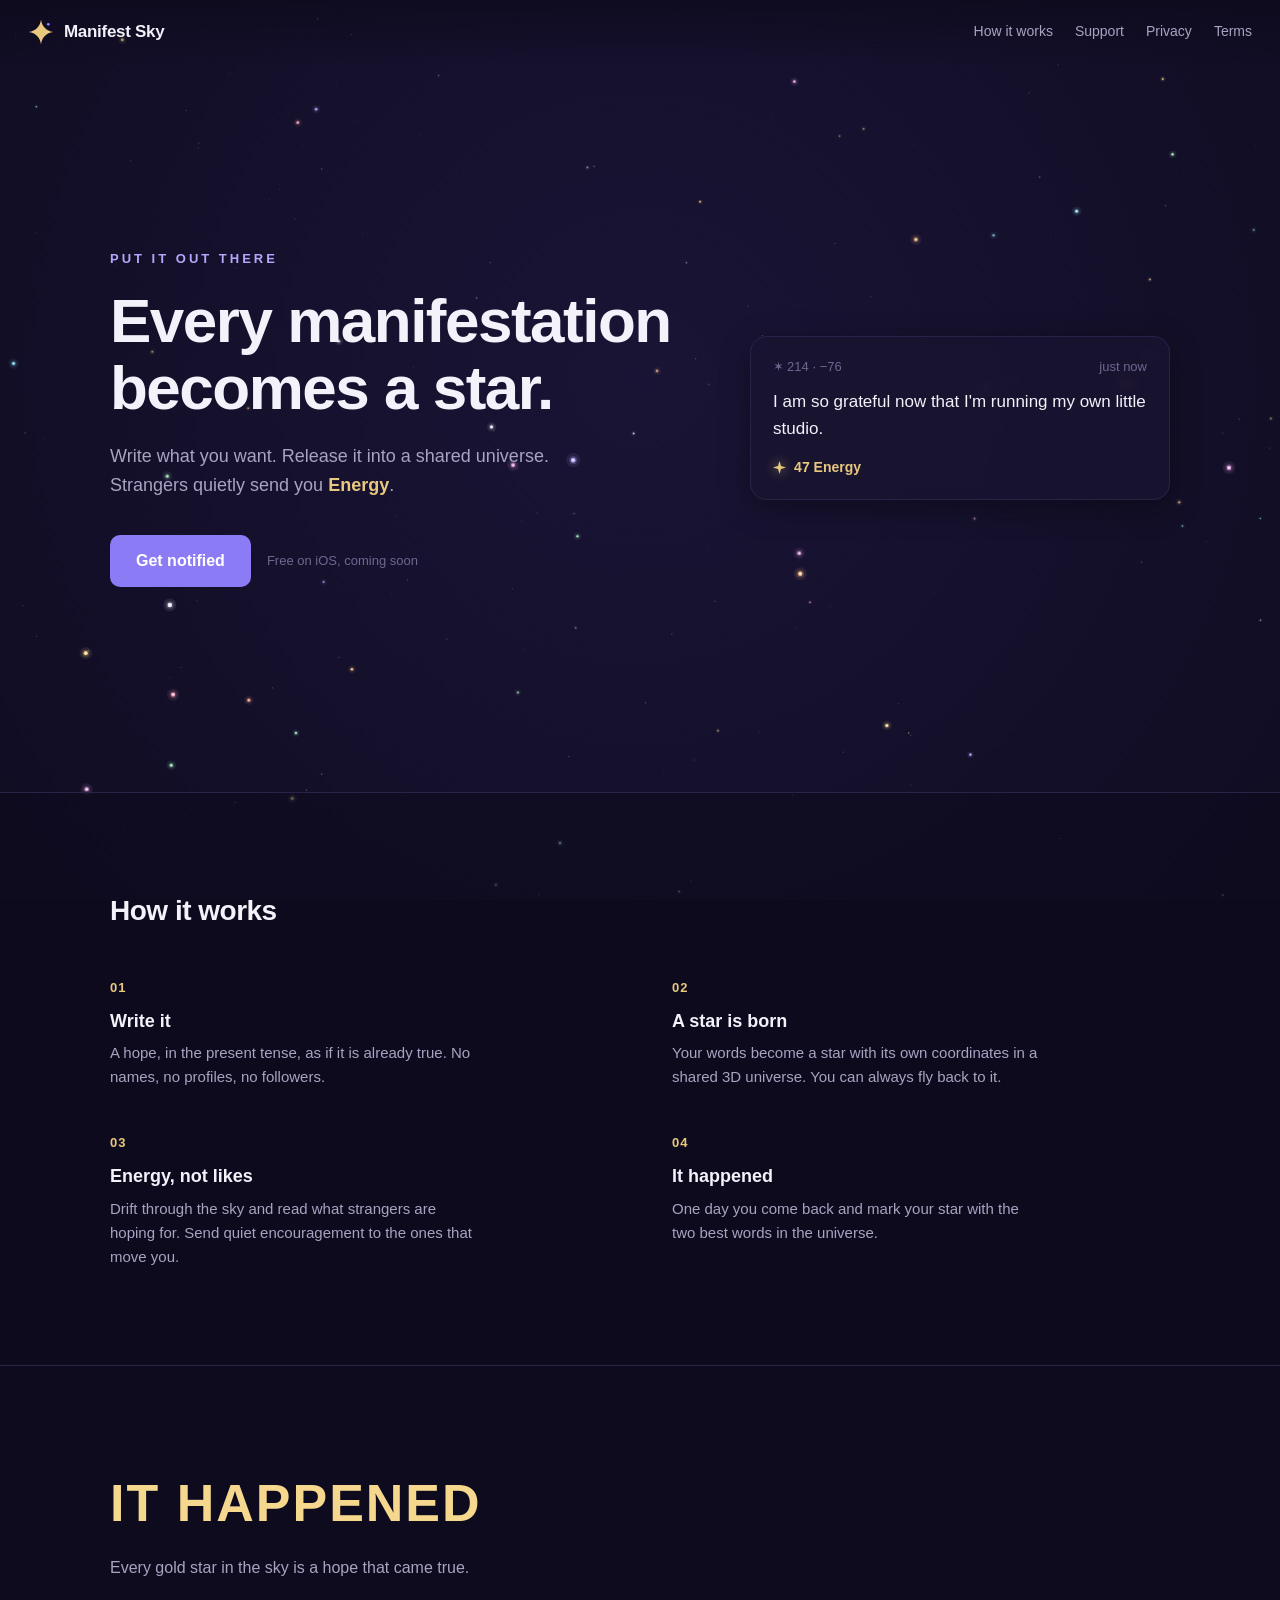
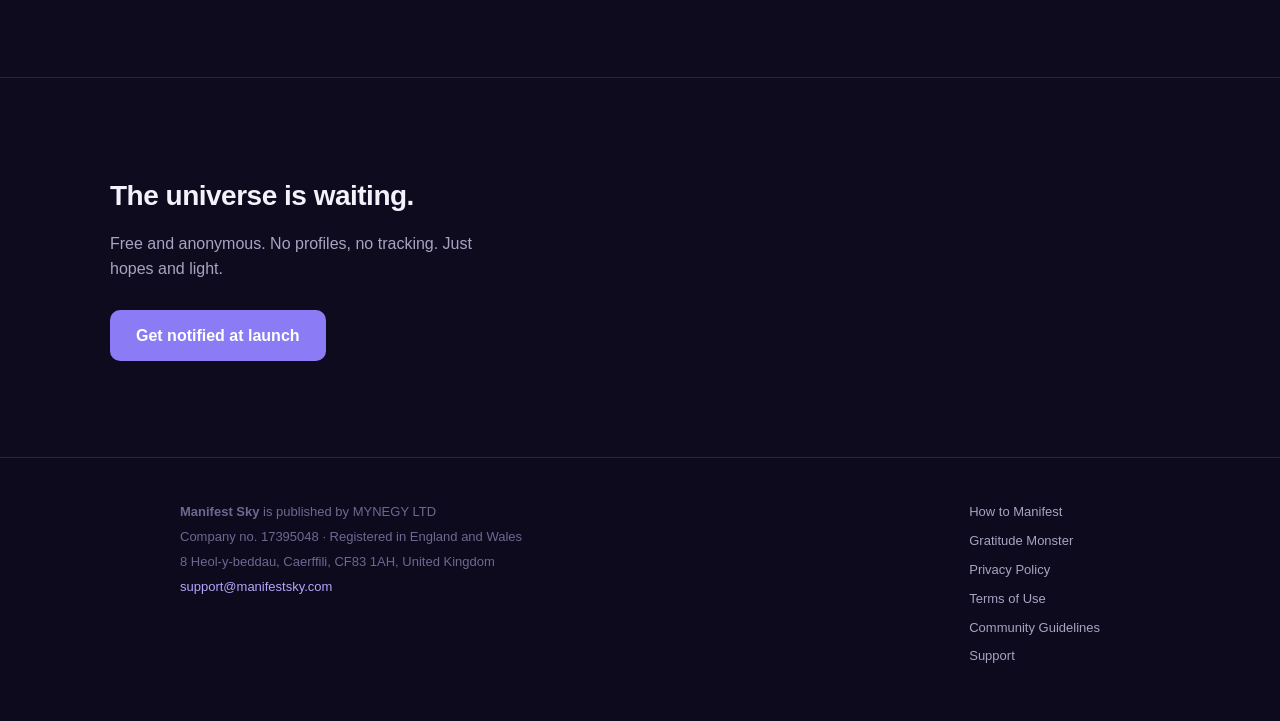
==== commit 4ba73bcb: "Add How to Manifest guide and Gratitude Monster pages, footer links" ====
--- a/index.html
+++ b/index.html
@@ -99,6 +99,8 @@
           <p><a href="mailto:support@manifestsky.com">support@manifestsky.com</a></p>
         </div>
         <div class="links">
+          <a href="guide.html">How to Manifest</a>
+          <a href="gratitude.html">Gratitude Monster</a>
           <a href="privacy.html">Privacy Policy</a>
           <a href="terms.html">Terms of Use</a>
           <a href="guidelines.html">Community Guidelines</a>
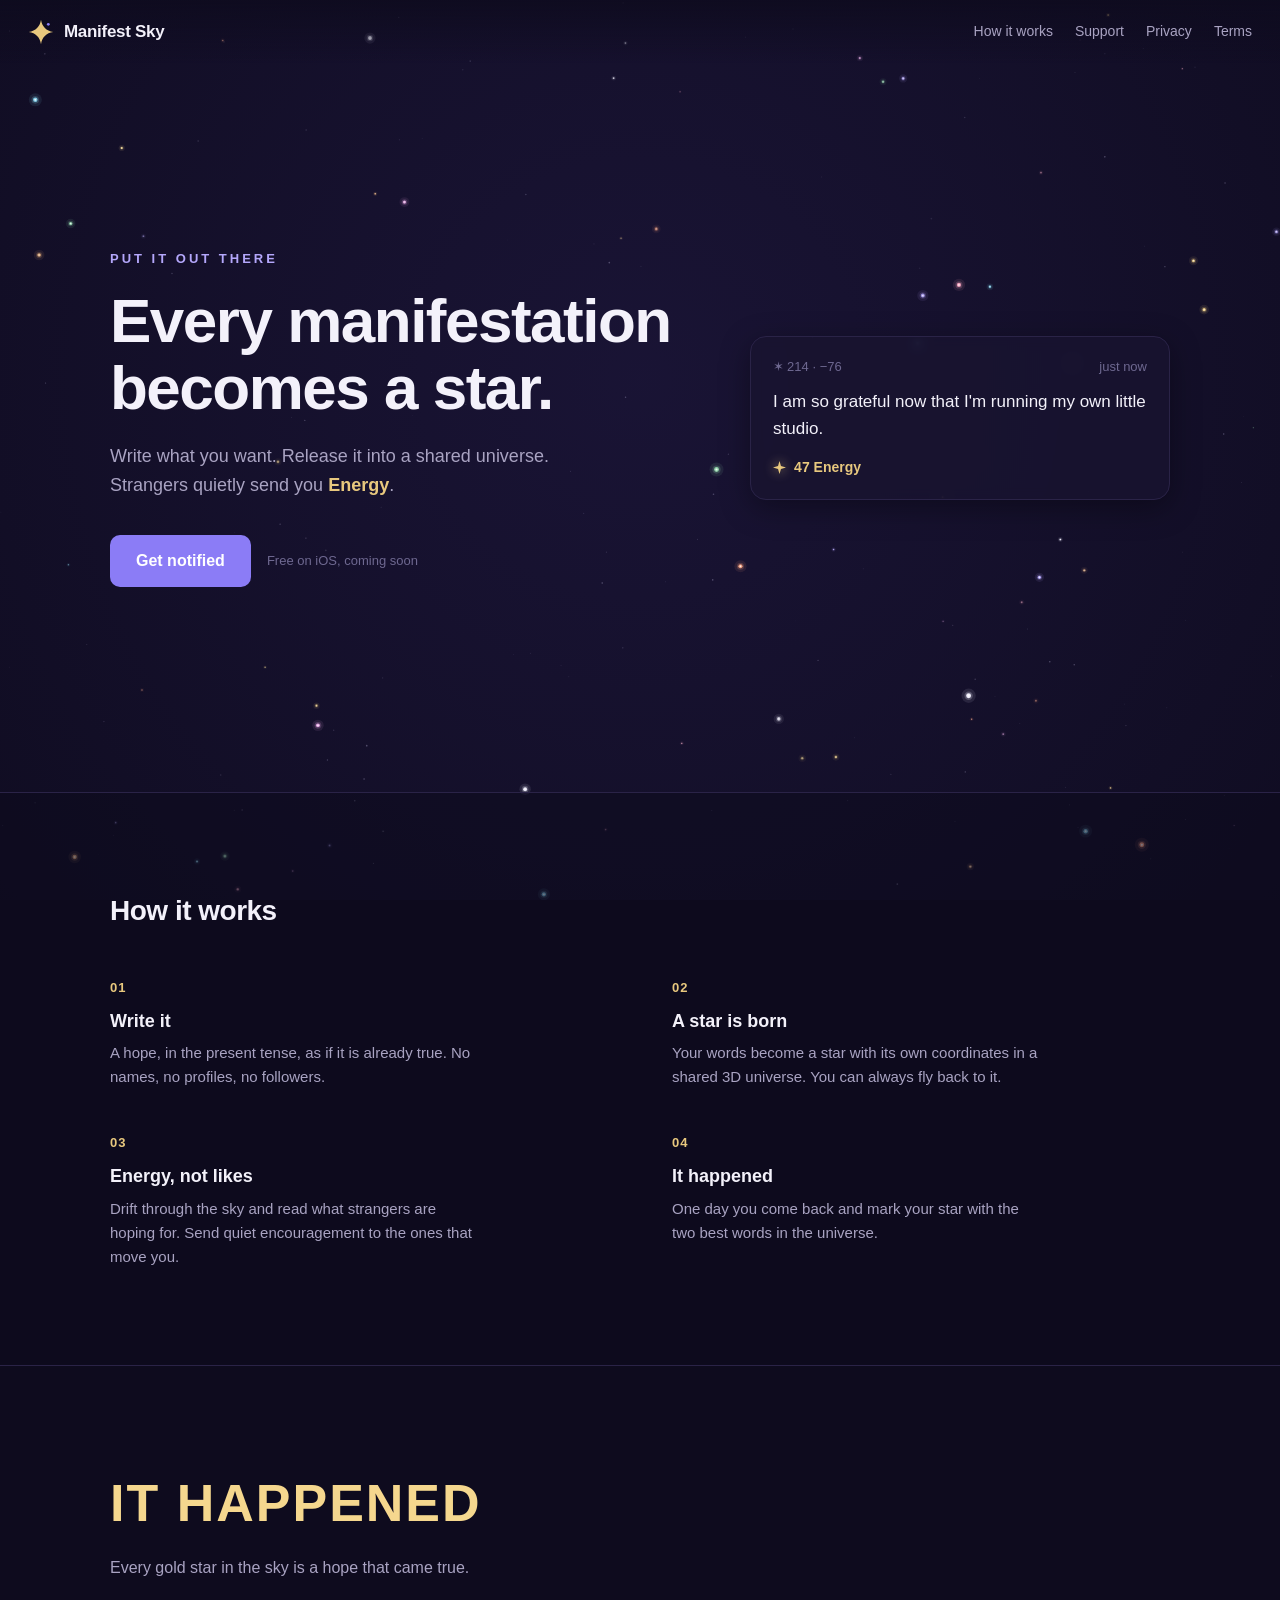
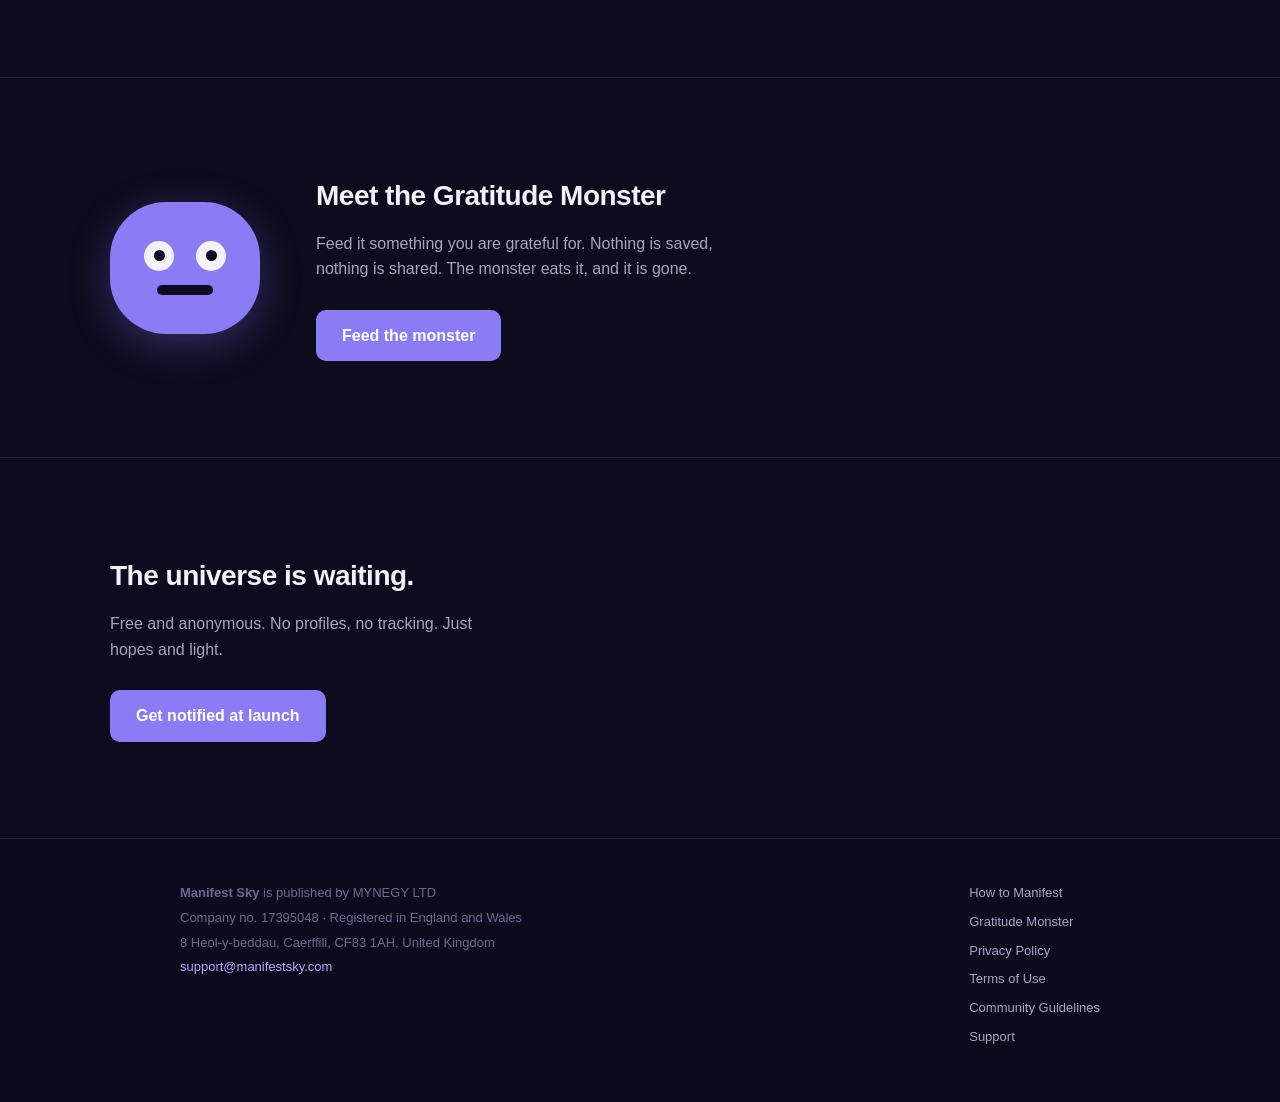
==== commit b045c7dd: "Add Gratitude Monster teaser to homepage" ====
--- a/index.html
+++ b/index.html
@@ -82,6 +82,23 @@
       </div>
     </section>
 
+    <section class="monster-teaser">
+      <div class="container teaser-grid">
+        <div class="mini-monster" aria-hidden="true">
+          <div class="mini-eyes">
+            <span class="mini-eye"><span class="mini-pupil"></span></span>
+            <span class="mini-eye"><span class="mini-pupil"></span></span>
+          </div>
+          <span class="mini-mouth"></span>
+        </div>
+        <div>
+          <h2>Meet the Gratitude Monster</h2>
+          <p>Feed it something you are grateful for. Nothing is saved, nothing is shared. The monster eats it, and it is gone.</p>
+          <a class="btn-primary" href="gratitude.html">Feed the monster</a>
+        </div>
+      </div>
+    </section>
+
     <section class="final-cta">
       <div class="container">
         <h2>The universe is waiting.</h2>
--- a/styles.css
+++ b/styles.css
@@ -238,6 +238,64 @@
   filter: drop-shadow(0 0 6px rgba(232, 200, 126, 0.8));
 }
 
+/* ---------- Gratitude Monster teaser ---------- */
+
+.monster-teaser {
+  padding: 96px 0;
+  border-top: 1px solid var(--border);
+}
+
+.teaser-grid {
+  display: grid;
+  grid-template-columns: auto 1fr;
+  gap: 56px;
+  align-items: center;
+}
+
+.monster-teaser h2 {
+  font-size: 28px;
+  font-weight: 700;
+  letter-spacing: -0.5px;
+  margin-bottom: 12px;
+}
+
+.monster-teaser p { color: var(--text-secondary); font-size: 16px; margin-bottom: 28px; max-width: 48ch; }
+
+.mini-monster {
+  width: 150px;
+  height: 132px;
+  border-radius: 56px;
+  background: var(--violet);
+  display: flex;
+  flex-direction: column;
+  align-items: center;
+  justify-content: center;
+  gap: 14px;
+  box-shadow: 0 10px 40px rgba(139, 124, 246, 0.3);
+}
+
+.mini-eyes { display: flex; gap: 22px; }
+
+.mini-eye {
+  width: 30px;
+  height: 30px;
+  border-radius: 50%;
+  background: var(--text);
+  display: inline-flex;
+  align-items: center;
+  justify-content: center;
+  animation: mini-blink 5.2s infinite;
+}
+
+.mini-pupil { width: 11px; height: 11px; border-radius: 50%; background: var(--night); }
+
+.mini-mouth { width: 56px; height: 10px; border-radius: 12px; background: var(--night); }
+
+@keyframes mini-blink {
+  0%, 94%, 100% { transform: scaleY(1); }
+  96% { transform: scaleY(0.1); }
+}
+
 /* ---------- Final CTA ---------- */
 
 .final-cta {
@@ -317,6 +375,7 @@
   .hero-grid { grid-template-columns: 1fr; gap: 48px; }
   .hero-grid .star-card { max-width: 420px; }
   .how-grid { grid-template-columns: 1fr; gap: 36px; }
+  .teaser-grid { grid-template-columns: 1fr; gap: 36px; }
 }
 
 @media (max-width: 640px) {
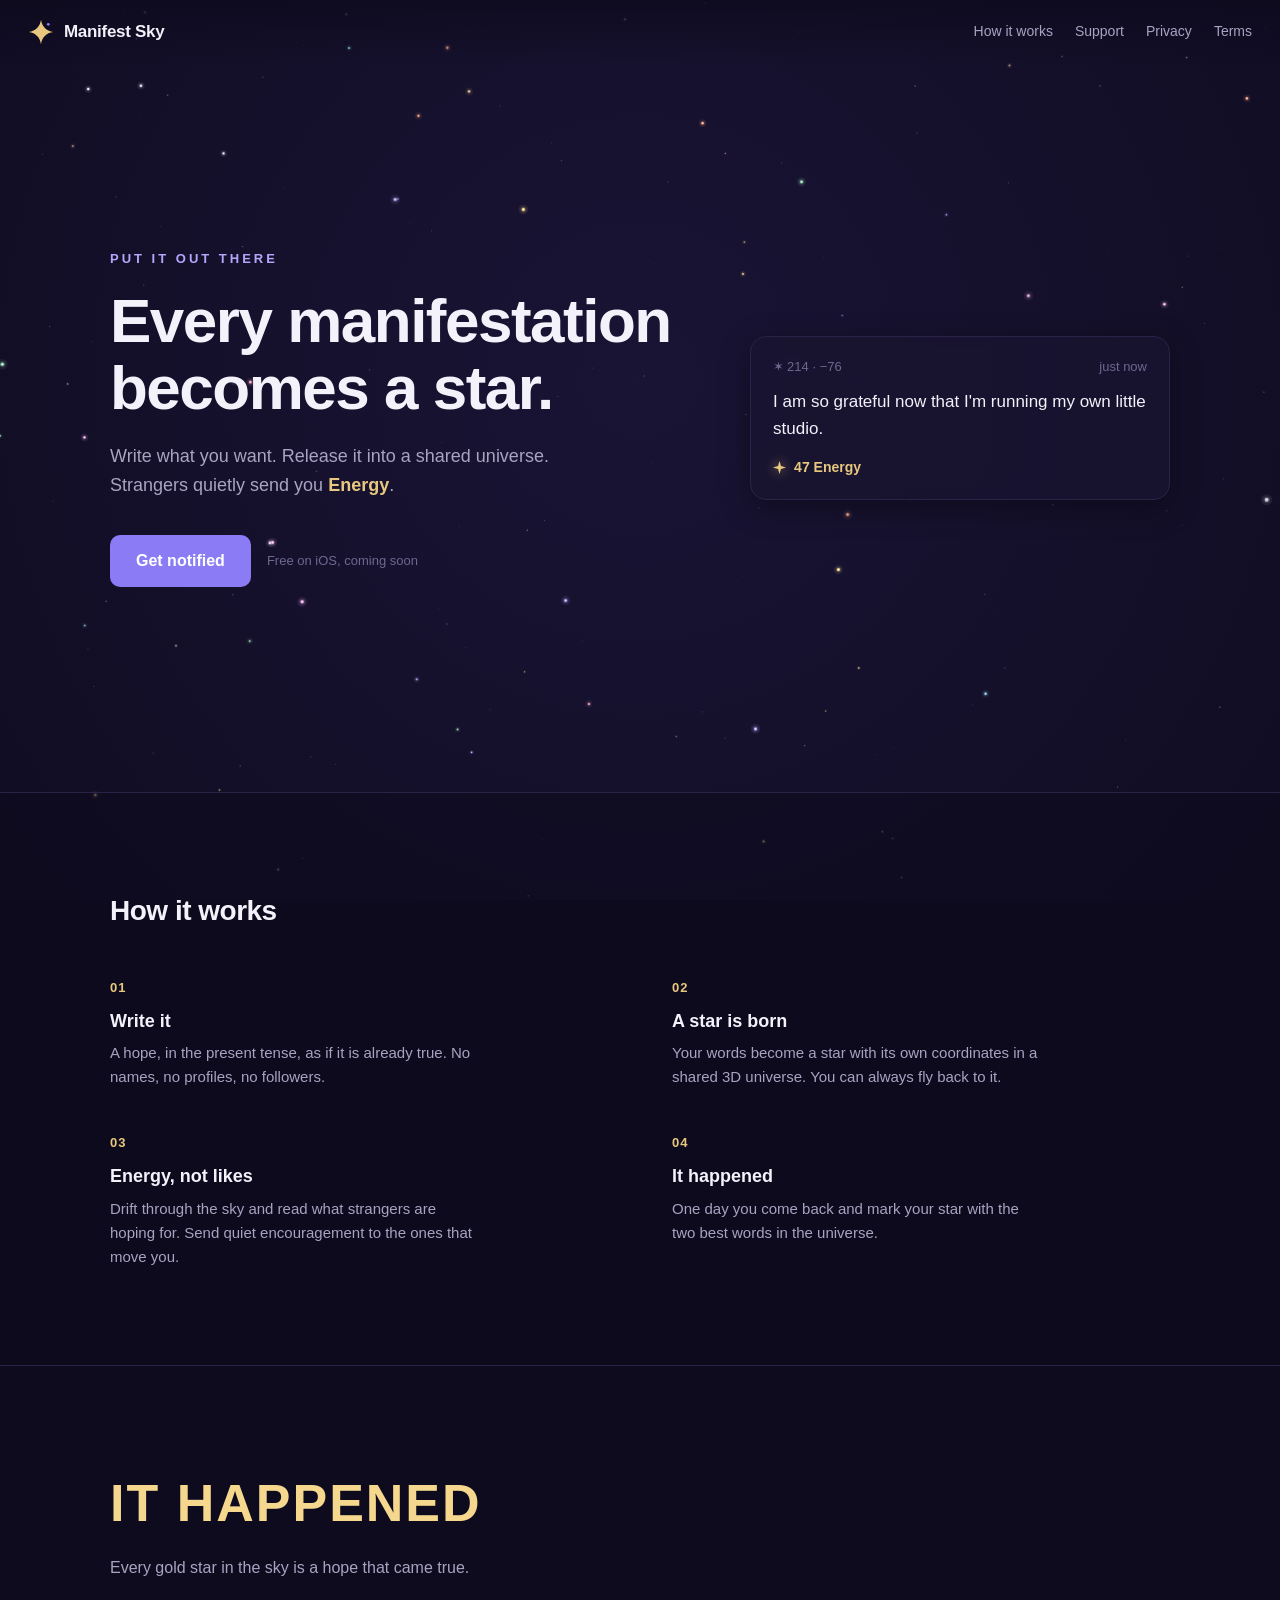
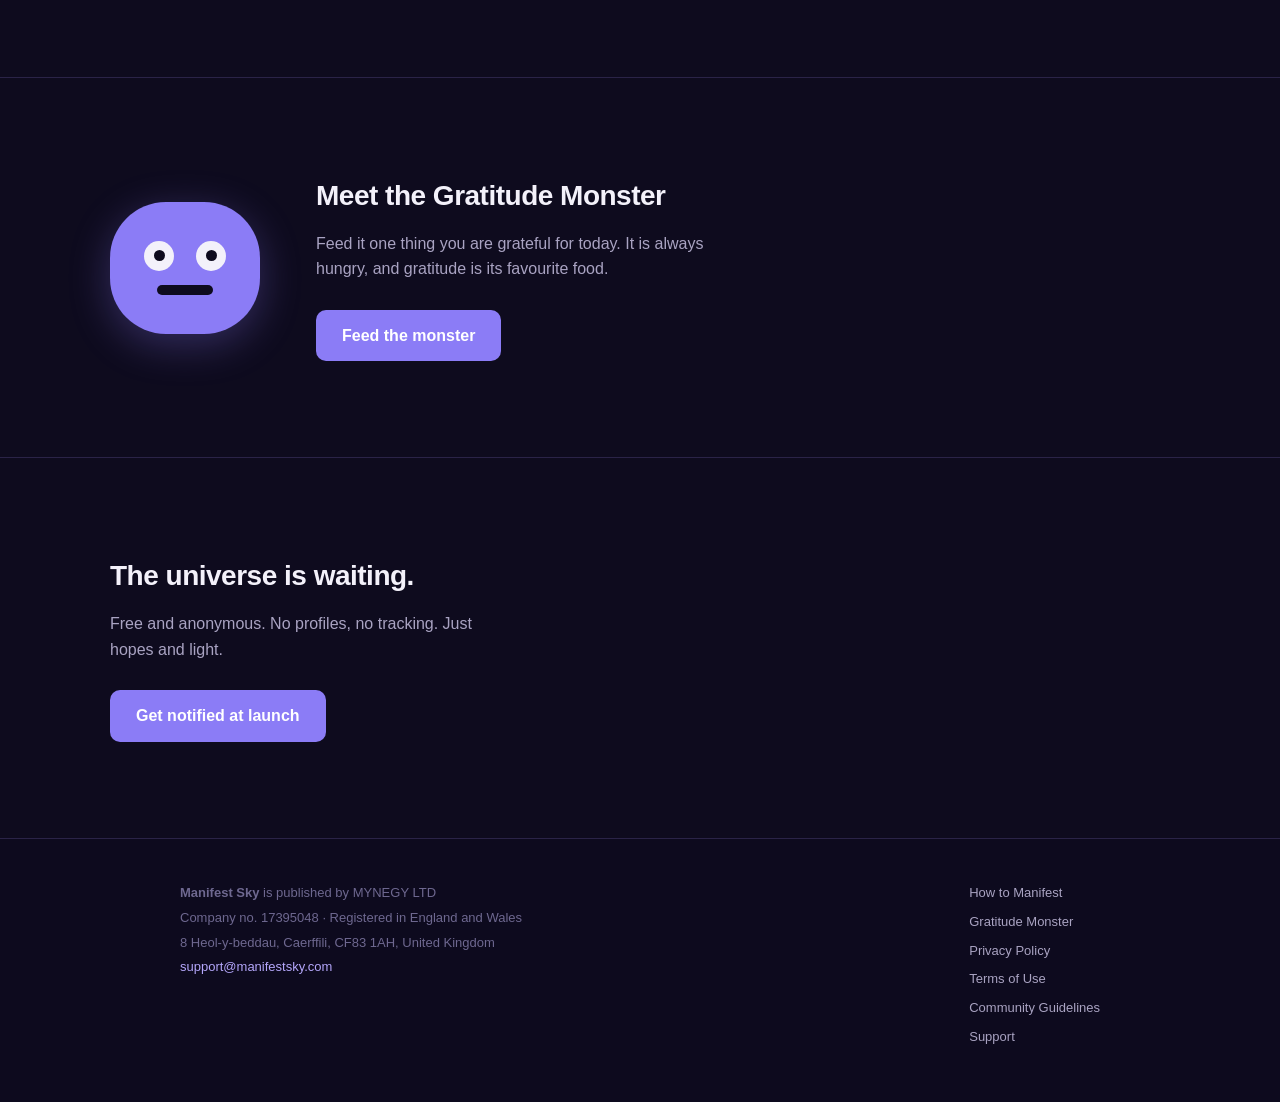
==== commit ae8e7a9a: "Soften gratitude monster copy" ====
--- a/index.html
+++ b/index.html
@@ -93,7 +93,7 @@
         </div>
         <div>
           <h2>Meet the Gratitude Monster</h2>
-          <p>Feed it something you are grateful for. Nothing is saved, nothing is shared. The monster eats it, and it is gone.</p>
+          <p>Feed it one thing you are grateful for today. It is always hungry, and gratitude is its favourite food.</p>
           <a class="btn-primary" href="gratitude.html">Feed the monster</a>
         </div>
       </div>
